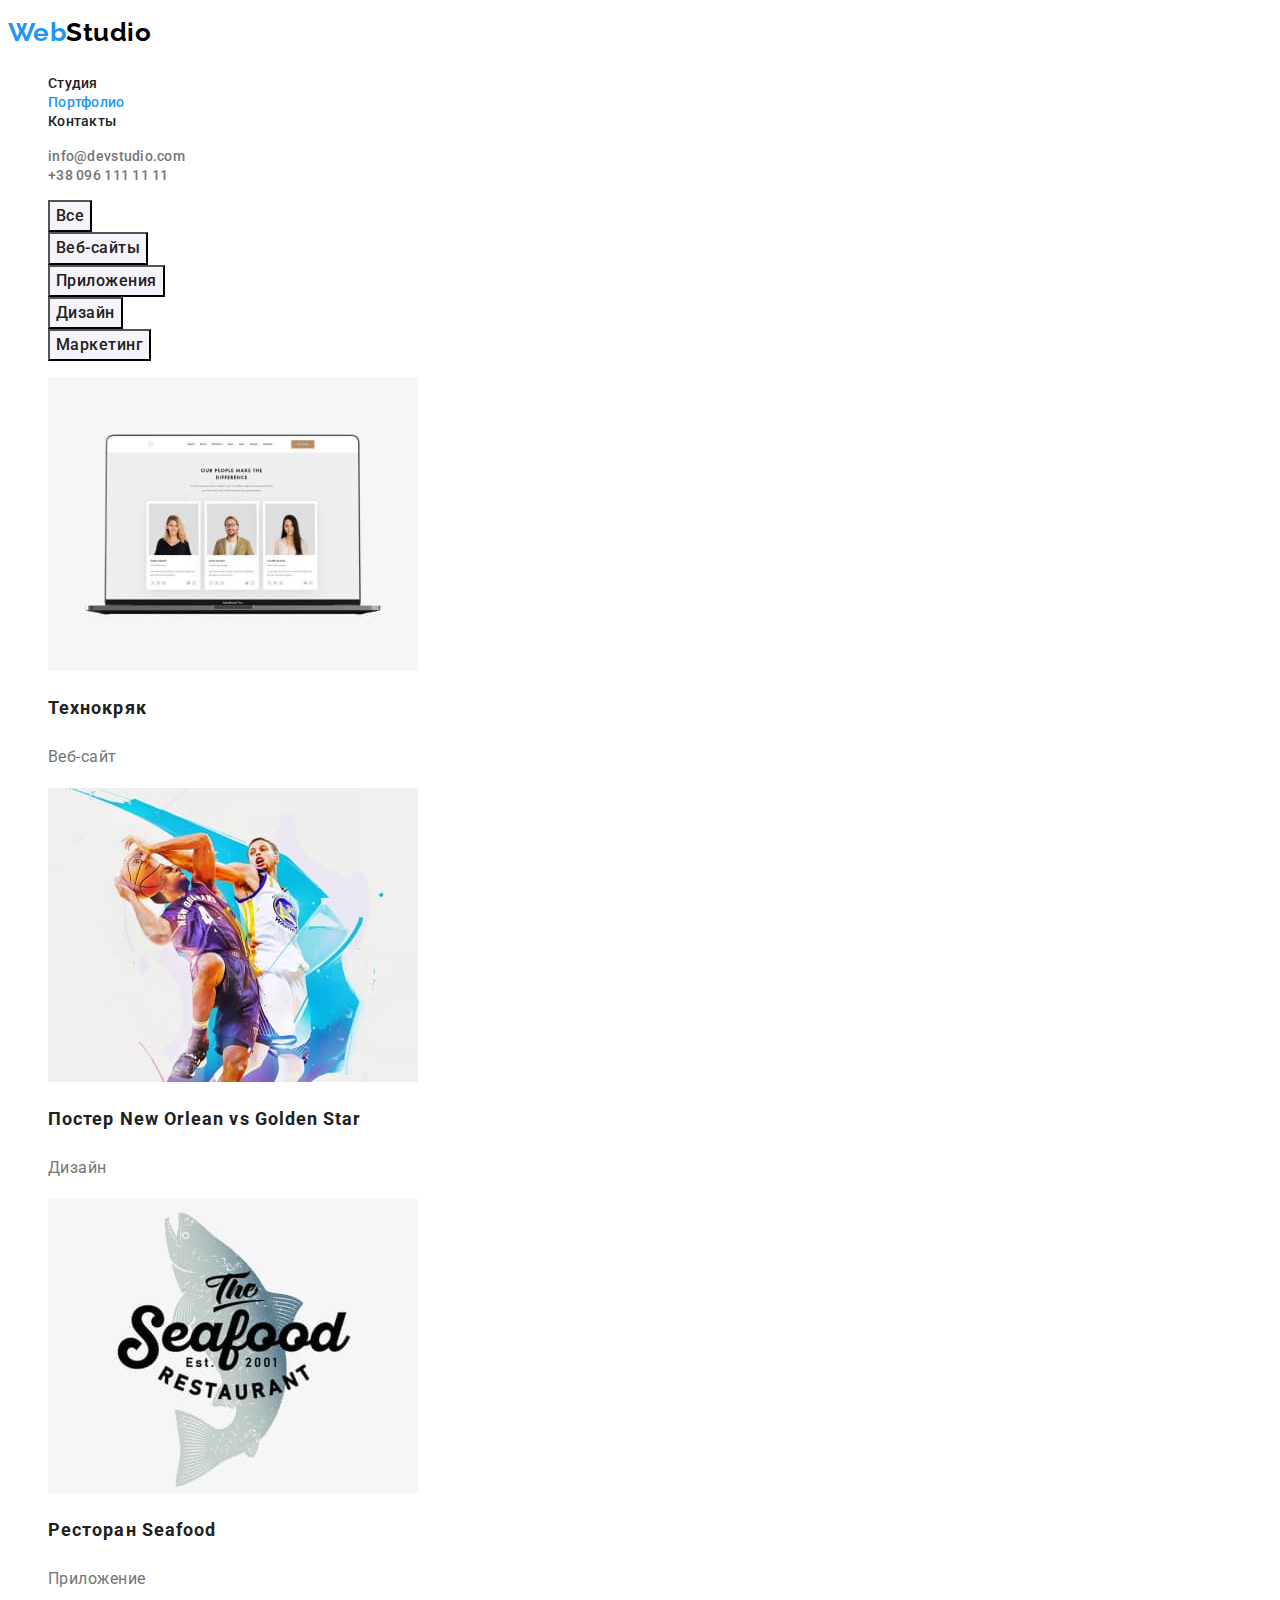
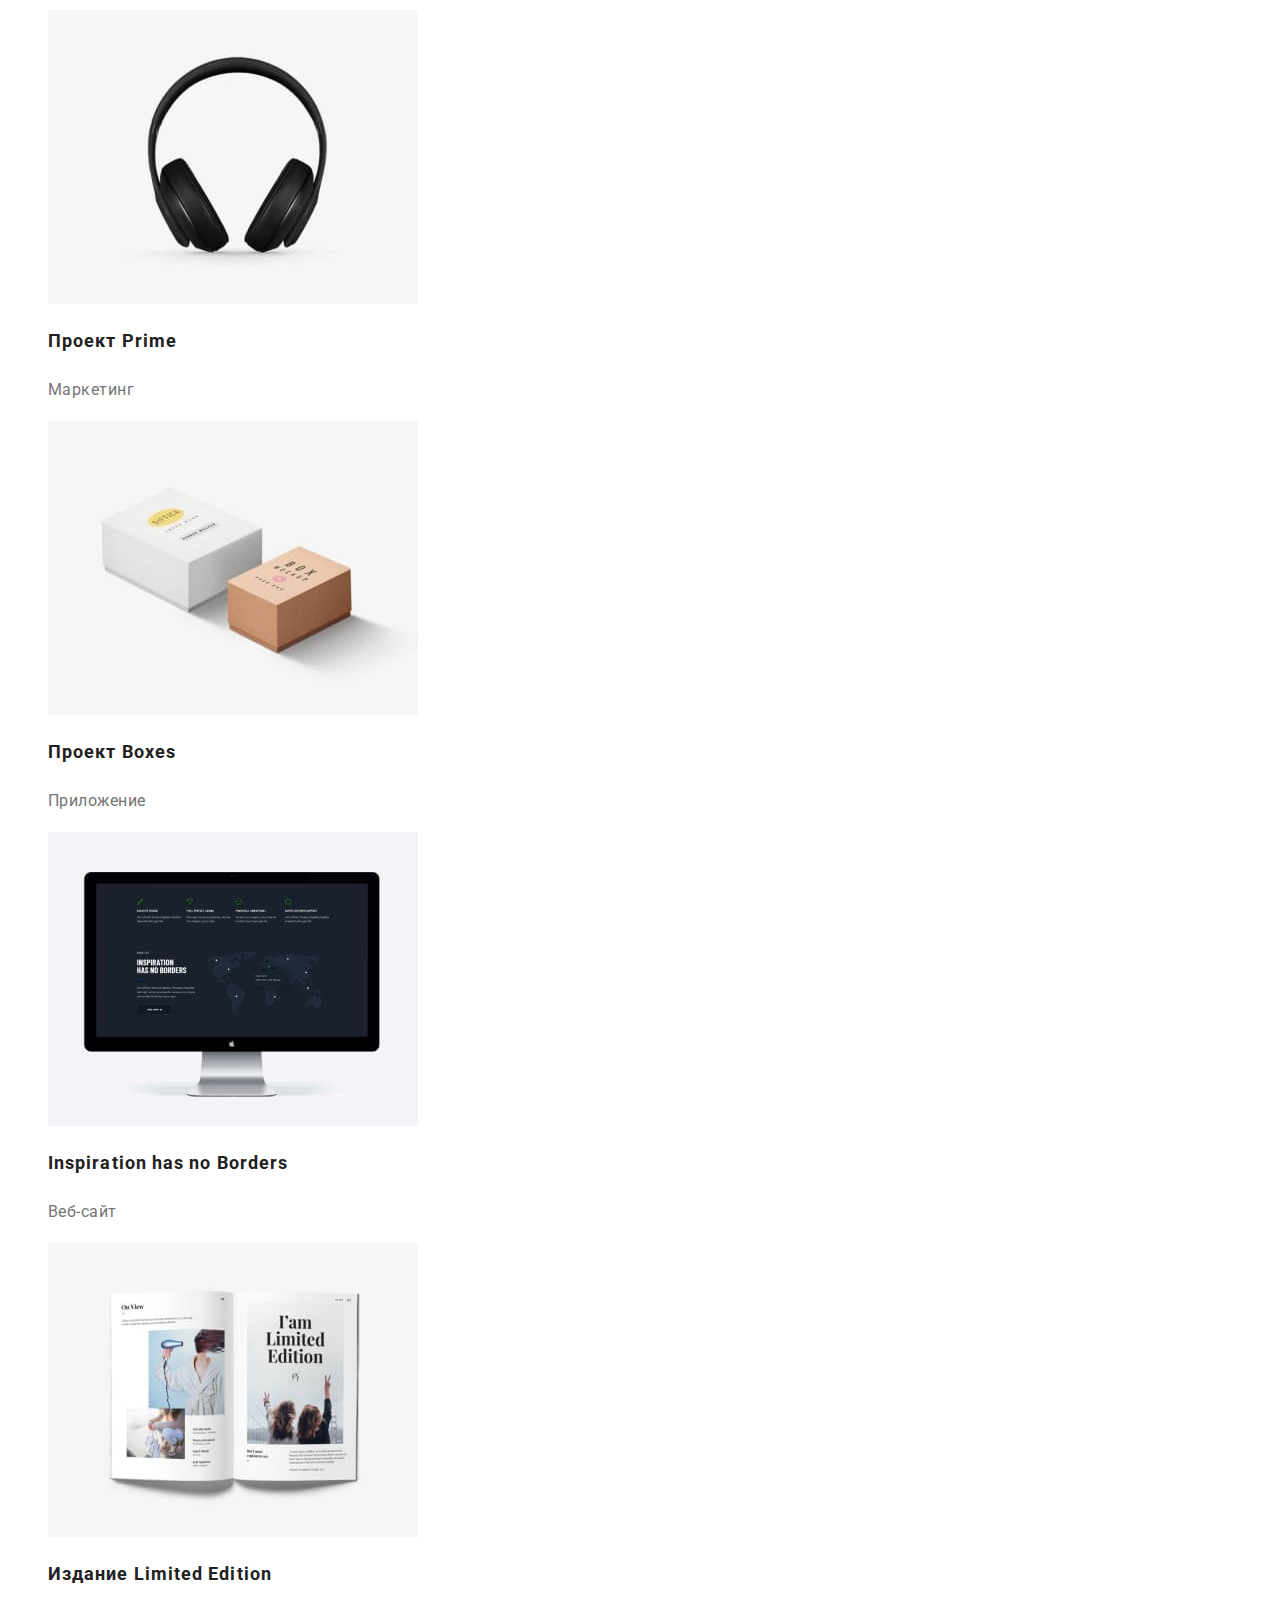
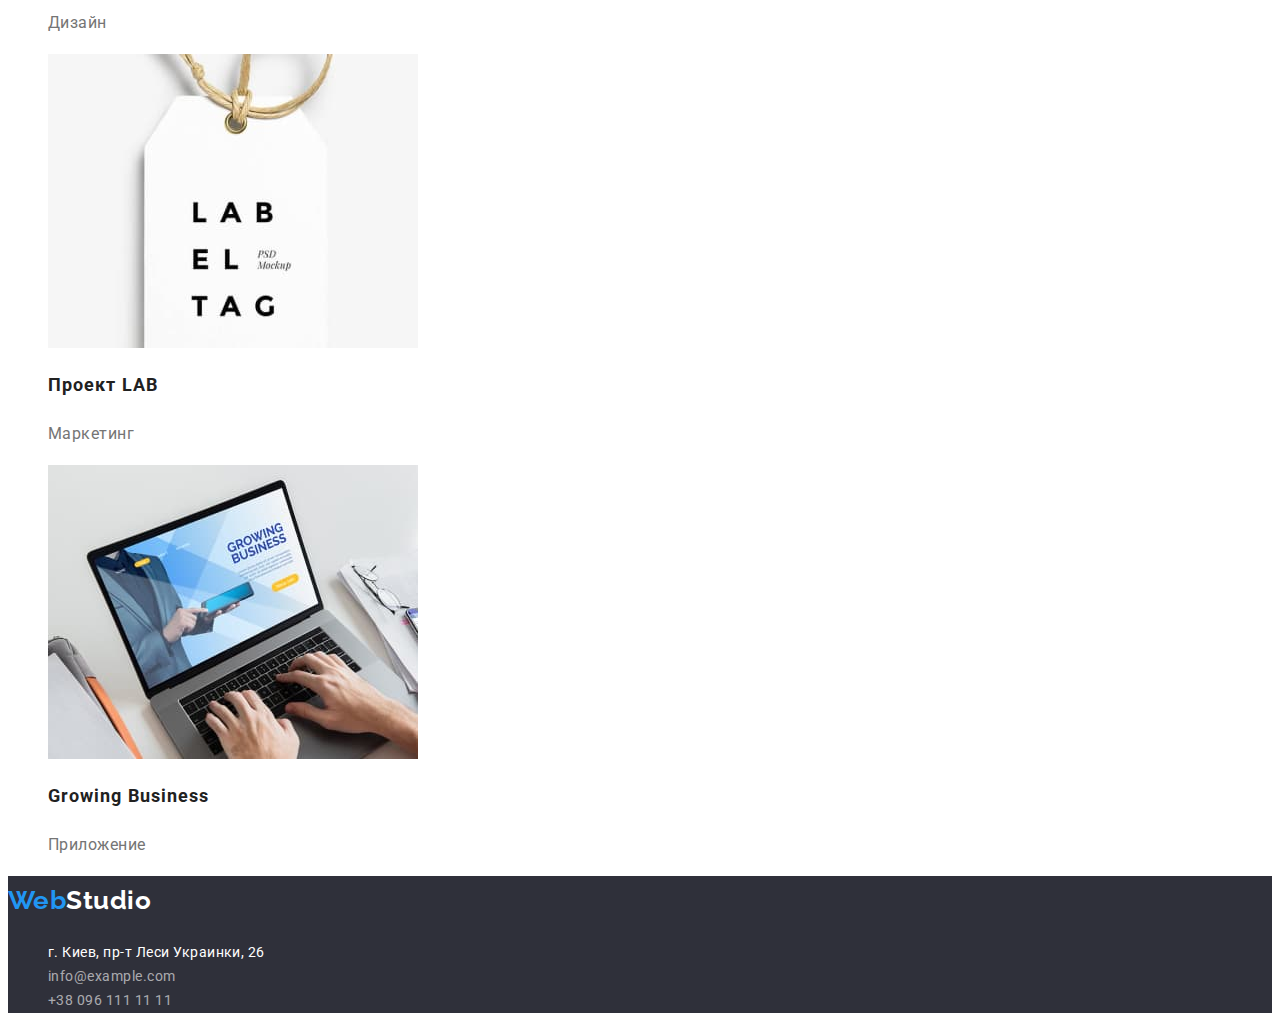
==== portfolio.html @ 552a00f3 "hw-start" ====
<!DOCTYPE html>
<html lang="uk">
<head>
    <meta charset="UTF-8">
    <meta http-equiv="X-UA-Compatible" content="IE=edge">
    <meta name="viewport" content="width=device-width, initial-scale=1.0">
    <title>Портфоліо</title>
    <link rel='stylesheet' type='text/css' media='screen' href='./css/styles.css'>
    <link rel="preconnect" href="https://fonts.googleapis.com">
    <link rel="preconnect" href="https://fonts.gstatic.com" crossorigin>
    <link href="https://fonts.googleapis.com/css2?family=Raleway:wght@700&family=Roboto:wght@400;500;700;900&display=swap"
        rel="stylesheet">

</head>
<body>

    <header>
        <nav>
            <a class="logo" href="./">Web<span class="logo-black">Studio</span></a>
            <ul class="main-nav">
                <li><a href="./index.html">Студия</a></li>
                <li><a class="link current" href="./portfolio.html">Портфолио</a></li>
                <li><a href="">Контакты</a></li>
            </ul>
        </nav>
        <ul class="main-address">
            <li><a href="info@devstudio.com">info@devstudio.com</a></li>
            <li><a href="+380961111111">+38 096 111 11 11</a></li>
        </ul>
    </header>

    <main>
        <section class="section">
            <h1 hidden>Наші роботи</h1>
            <Ul class="filter">
                <li> <button class="button-filter" type="button">Все</button></li>
                <li> <button class="button-filter" type="button">Веб-сайты</button></li>
                <li> <button class="button-filter" type="button">Приложения</button></li>
                <li> <button class="button-filter" type="button">Дизайн</button></li>
                <li> <button class="button-filter" type="button">Маркетинг</button></li>
            </Ul>
            <ul class="samples">
                <li><a href=""><img src="./images/technocrack-opt.jpg" alt="Технокряк" width="370"> <h2>Технокряк</h2> <p>Веб-сайт</p></a></li>
                <li><a href=""><img src="./images/poster-opt.jpg" alt="Постер New Orlean vs Golden Star" width="370"> <h2>Постер New Orlean vs Golden Star</h2> <p>Дизайн</p></a></li>
                <li><a href=""><img src="./images/restaurant-opt.jpg" alt="Ресторан Seafood" width="370"> <h2>Ресторан Seafood</h2> <p>Приложение</p></a></li>
                <li><a href=""><img src="./images/prime-opt.jpg" alt="Проект Prime" width="370"> <h2>Проект Prime</h2> <p>Маркетинг</p></a></li>
                <li><a href=""><img src="./images/boxes-opt.jpg" alt="Проект Boxes" width="370"> <h2>Проект Boxes</h2> <p>Приложение</p></a></li>
                <li><a href=""><img src="./images/noborders-opt.jpg" alt="Inspiration has no Borders" width="370"> <h2>Inspiration has no Borders</h2> <p>Веб-сайт</p></a></li>
                <li><a href=""><img src="./images/limitededition-opt.jpg" alt="Издание Limited Edition" width="370"> <h2>Издание Limited Edition</h2> <p>Дизайн</p></a></li>
                <li><a href=""><img src="./images/lab-opt.jpg" alt="Проект LAB" width="370"> <h2>Проект LAB</h2> <p>Маркетинг</p></a></li>
                <li><a href=""><img src="./images/growing-opt.jpg" alt="Growing Business" width="370"> <h2>Growing Business</h2> <p>Приложение</p></a></li>
            </ul>
        </section>

    </main>

    <footer>
        <a class="logo" href="./">Web<span class="logo-white">Studio</span></a>
        <address>
            <ul>
                <li><a class="footer-address" href="https://bit.ly/3pXMvUd" target="_blank" rel="noopener noreferrer">г. Киев,
                        пр-т
                        Леси Украинки, 26</a> </li>
                <li><a class="footer-link" href="mailto:info@devstudio.com">info@example.com</a> </li>
                <li><a class="footer-tel" href="tel:+380961111111">+38 096 111 11 11</a> </li>
            </ul>
        </address>
    </footer>

</body>
</html>
---- css/styles.css ----
:root {
    --accent-color: #2196F3;
    --accent-white-color: #FFFFFF;
    --logo-black-color: #000;
    --main-headers-color: #212121;
    --main-text-color: #757575;
    --footer-background-color: #2F303A;
    --feature-background-color: #E5E5E5;
    --team-background-color: #F5F4FA;
    --buttom-bg-hover-color: #188CE8;
}

body {
    font-family: 'Roboto', sans-serif;
    font-weight: 400;
    letter-spacing: 0.03em;
    color: var(--main-text-color);
    background-color: var(--accent-white-color);
}

li {
    list-style: none;
}

button {
    font-family: inherit;
    cursor: pointer;
}

.logo {
    font-family: 'Raleway', sans-serif;
    font-weight: 700;
    font-size: 26px;
    line-height: 1.9;
    color: var(--accent-color);
    text-decoration: none;
}

.logo-black {
    color: var(--logo-black-color);
}

.logo-white {
    color: var(--accent-white-color);
}

.link.current {
    color: var(--accent-color);
}

.main-nav a,
.main-address a {
    font-weight: 500;
    font-size: 14px;
    line-height: 1.14;
    letter-spacing: 0.02em;
    color: var(--main-headers-color);
    text-decoration: none;
}

.main-address a {
    color: var(--main-text-color);
}

.main-nav a:hover,
.main-nav a:focus,
.main-nav a:active,
.main-address a:hover,
.main-address a:focus,
.main-address a:active {
    color: var(--accent-color);
}

.hero {
    background-color: var(--footer-background-color);
    text-align: center;
}

.hero h1 {
    font-weight: 900;
    font-size: 44px;
    line-height: 1.36;    
    letter-spacing: 0.06em;
    text-transform: uppercase;
    color: var(--accent-white-color);
}

button.button-studio {
    background-color: var(--accent-color);
    color: var(--accent-white-color);    
    font-weight: 700;
    font-size: 16px;
    line-height: 1.88;
}

button.button-studio:hover,
button.button-studio:focus {
    background-color: var(--buttom-bg-hover-color);
}

button.button-filter {
    background-color: var(--team-background-color);
    color: var(--main-headers-color);
    font-weight: 500;
    font-size: 16px;
    line-height: 1.63;  
    text-align: center;
    letter-spacing: 0.03em;
}

button.button-filter:hover,
button.button-filter:focus,
button.button-filter:active {
    background-color: var(--accent-color);
    color: var(--accent-white-color);
}

.section-title {
    font-weight: 700;
    font-size: 36px;
    line-height: 1.17;
    text-align: center;
    color: var(--main-headers-color);
}

.feature-title {
    font-weight: 700;
    font-size: 14px;
    line-height: 1.14;
    text-transform: uppercase;
    color: var(--main-headers-color);
}

.feature-text {
    font-size: 14px;
    line-height: 1.71;
    color: var(--main-text-color);
}

.team-member-name {
    font-weight: 500;
    font-size: 16px;
    line-height: 1.19;
    color: var(--main-headers-color);
}

.team-member-role {
    font-size: 16px;
    line-height: 1.19;
    color: var(--main-text-color);
}

.section-feature,
.section-work {
    background-color: var(--feature-background-color);
}

.section-team {
    background-color: var(--team-background-color);
}

.samples a {
    text-decoration: none;
}

.samples h2 {
    font-weight: 700;
    font-size: 18px;
    line-height: 2;  
    letter-spacing: 0.06em;
    color: var(--main-headers-color);
}

.samples p {
    font-size: 16px;
    line-height: 1.88;
    letter-spacing: 0.03em;
    color: var(--main-text-color);
}

footer {
    background-color: var(--footer-background-color);
}

.footer-address {
    font-style: normal;
    font-size: 14px;
    line-height: 1.71;
    color: var(--accent-white-color);
    text-decoration: none;
}

.footer-link,
.footer-tel {
    font-style: normal;
    font-size: 14px;
    line-height: 1.71;
    color: rgba(255, 255, 255, 0.6);
    text-decoration: none;
}

.footer-address:hover,
.footer-address:focus,
.footer-link:hover,
.footer-link:focus,
.footer-tel:hover,
.footer-tel:focus {
    color: var(--accent-color);
}
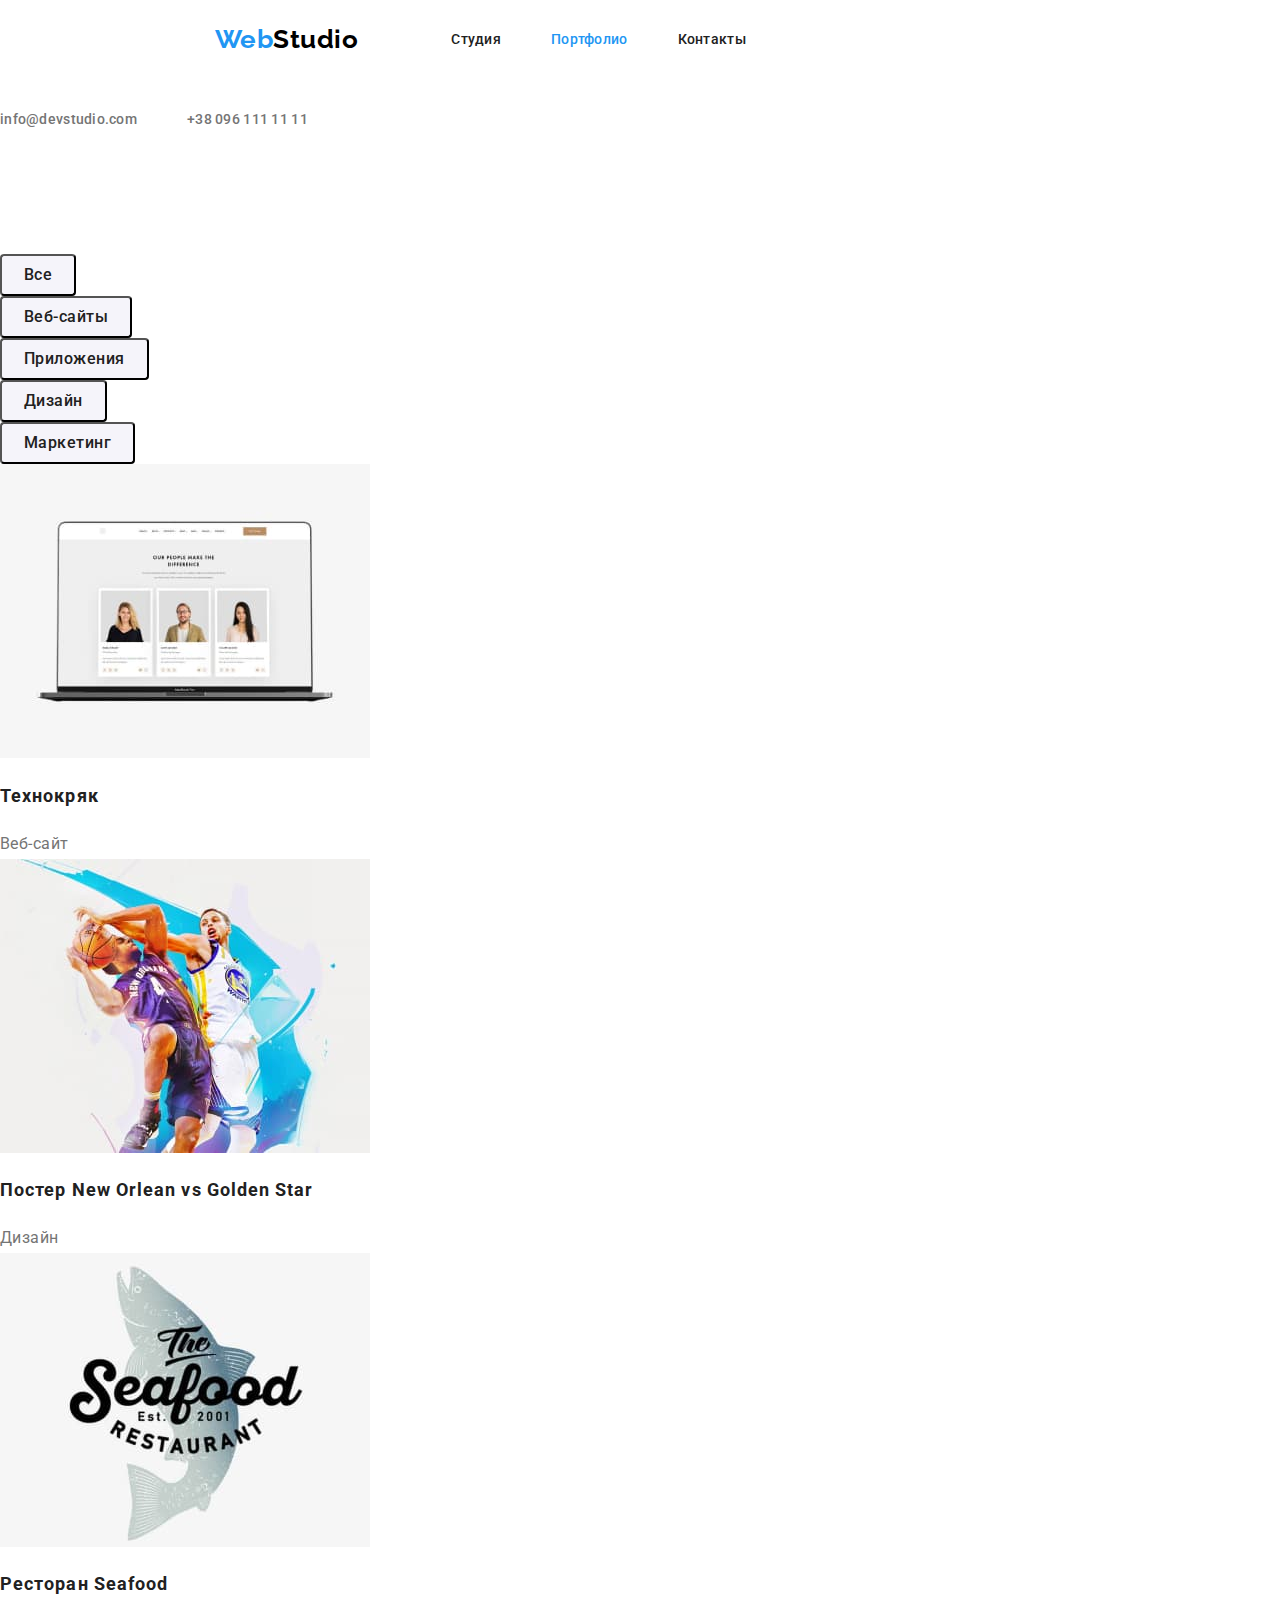
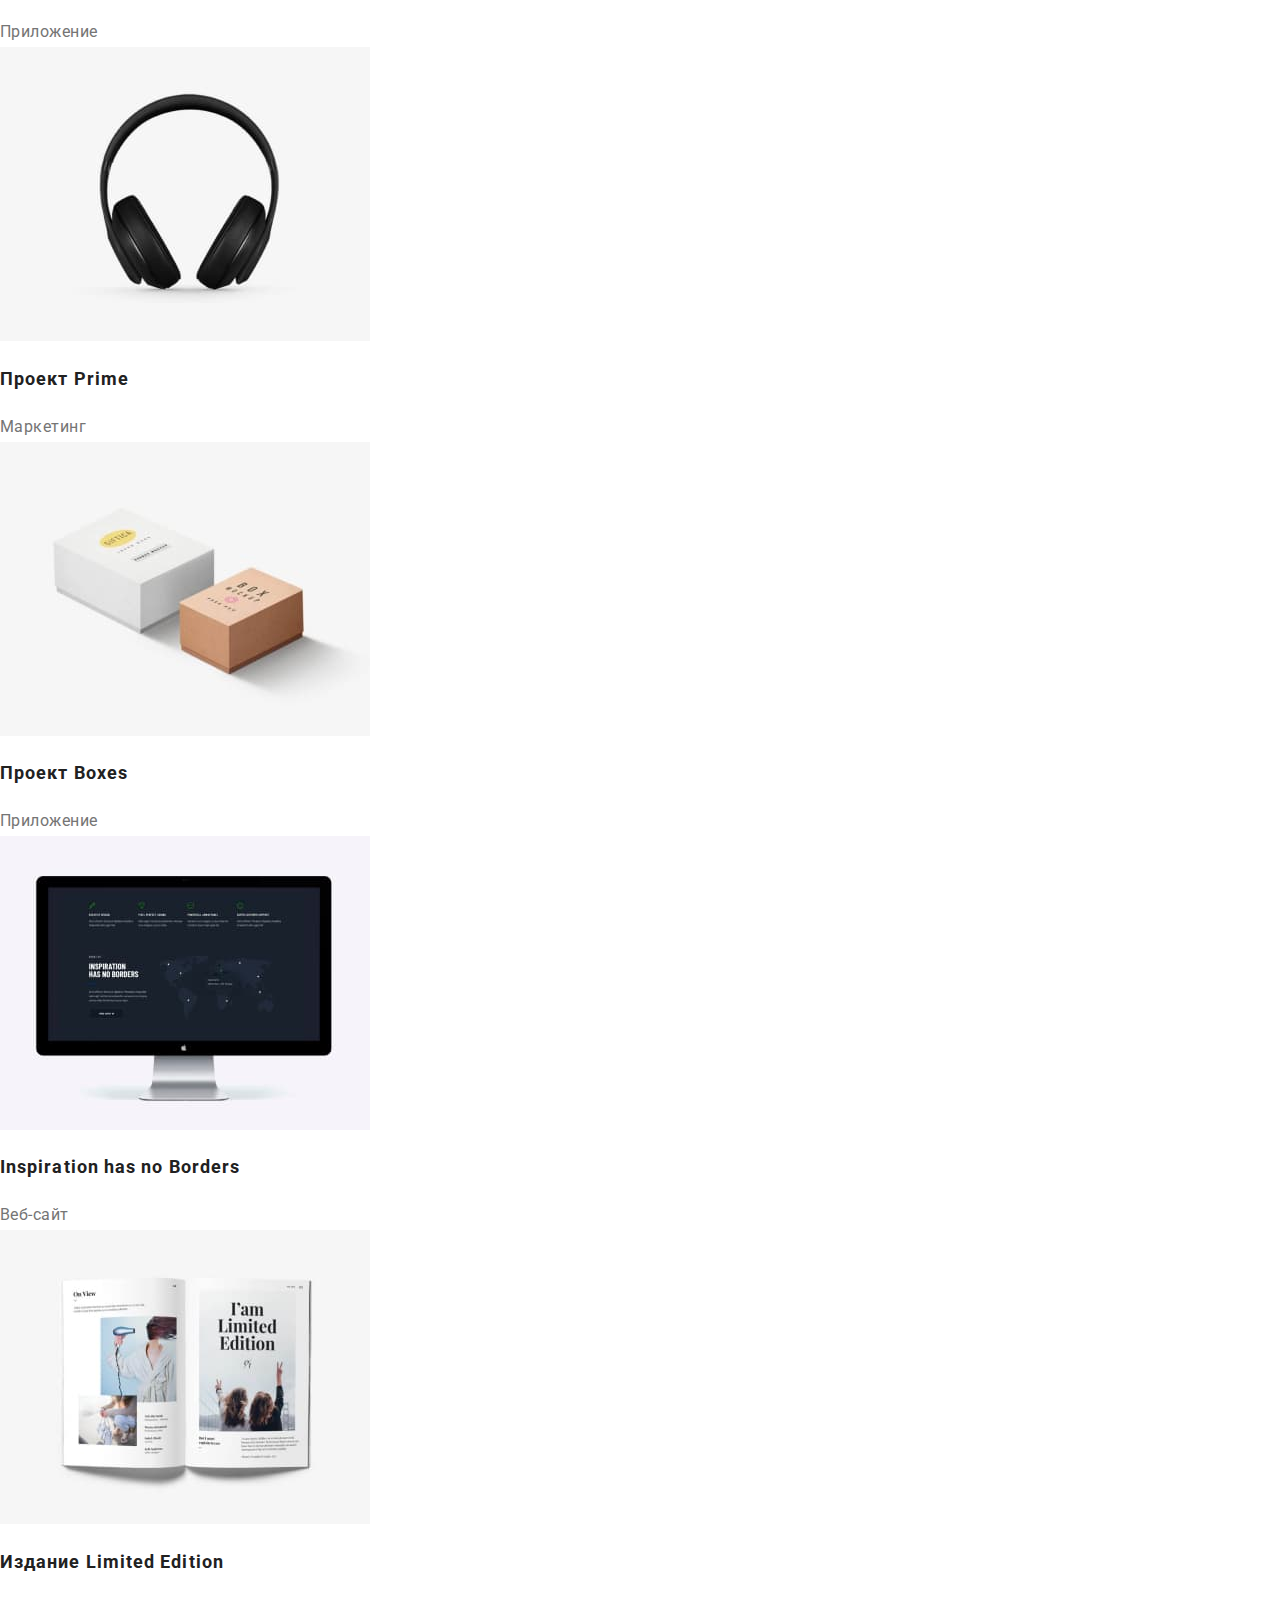
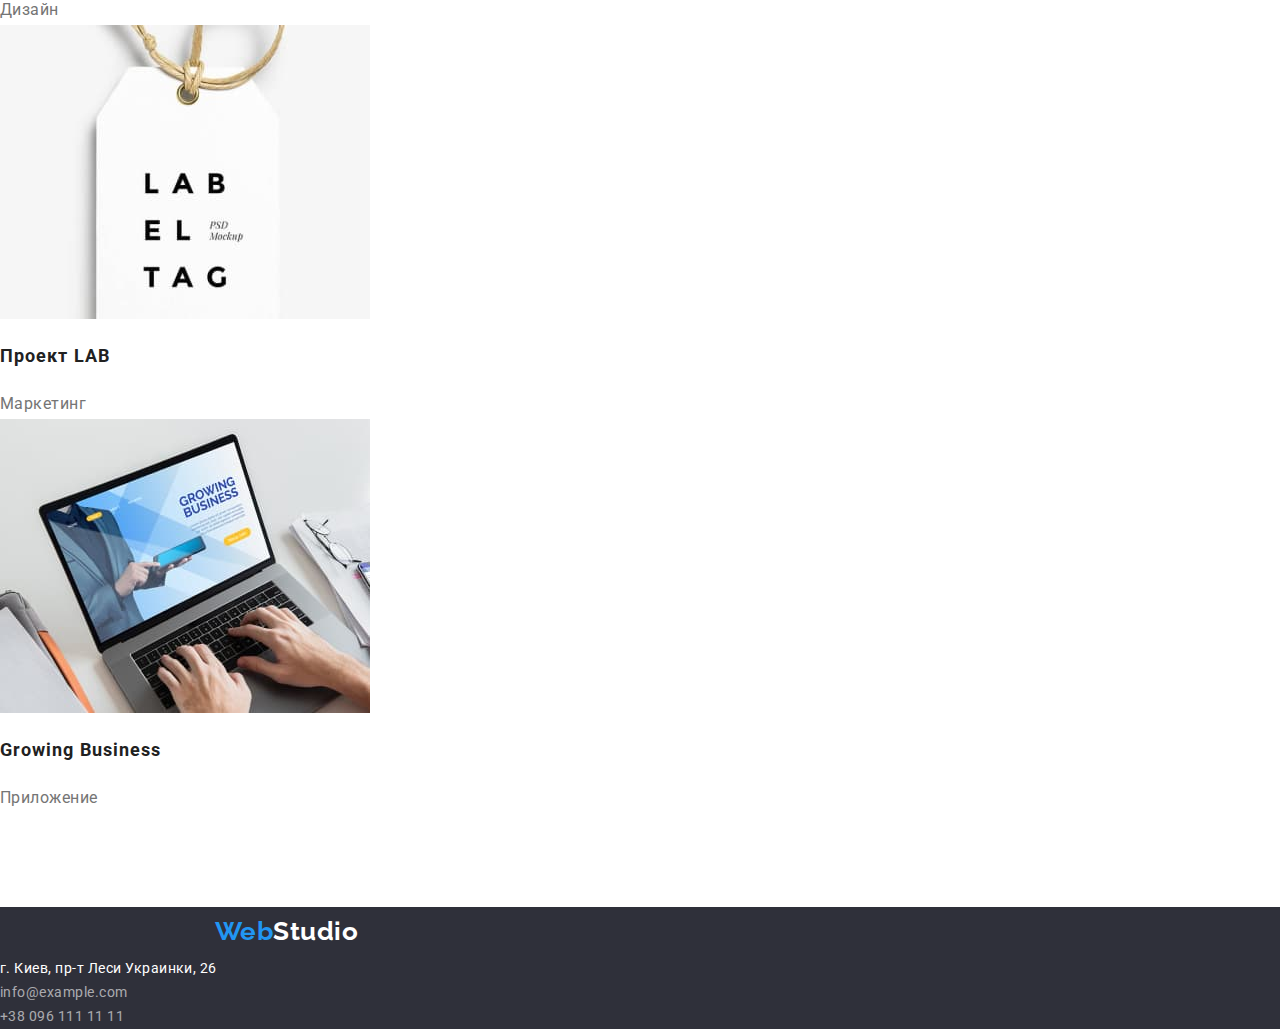
==== commit f9c069da: "partially" ====
--- a/portfolio.html
+++ b/portfolio.html
@@ -5,6 +5,7 @@
     <meta http-equiv="X-UA-Compatible" content="IE=edge">
     <meta name="viewport" content="width=device-width, initial-scale=1.0">
     <title>Портфоліо</title>
+    <link rel="stylesheet" href="./css/modern-normalize.css">
     <link rel='stylesheet' type='text/css' media='screen' href='./css/styles.css'>
     <link rel="preconnect" href="https://fonts.googleapis.com">
     <link rel="preconnect" href="https://fonts.gstatic.com" crossorigin>
--- a/css/styles.css
+++ b/css/styles.css
@@ -9,7 +9,28 @@
     --feature-background-color: #E5E5E5;
     --team-background-color: #F5F4FA;
     --buttom-bg-hover-color: #188CE8;
-}
+    --border-color: #ECECEC;
+}
+
+header,
+nav,
+ul,
+li,
+p {
+    margin: 0;
+    padding: 0;
+    list-style: none;    
+}
+
+header{
+    border-bottom: 80px;
+    border-color: var(--border-color);
+}
+
+/* .page-header {
+    display: flex;
+    align-items: center;
+} */
 
 body {
     font-family: 'Roboto', sans-serif;
@@ -19,13 +40,35 @@
     background-color: var(--accent-white-color);
 }
 
-li {
-    list-style: none;
+.section {
+    padding: 94px 0;
+}
+
+.container {
+    width: 100%;
+    max-width: 1200px;
+    margin: 0 auto;
+    padding: 0 15px;
+}
+
+.visually-hidden {
+    position: absolute;
+    width: 1px;
+    height: 1px;
+    margin: -1px;
+    border: 0;
+    padding: 0;
+    white-space: nowrap;
+    clip-path: inset(100%);
+    clip: rect(0 0 0 0);
+    overflow: hidden;
 }
 
 button {
     font-family: inherit;
     cursor: pointer;
+    border-radius: 4px;
+    text-align: center;
 }
 
 .logo {
@@ -35,6 +78,8 @@
     line-height: 1.9;
     color: var(--accent-color);
     text-decoration: none;
+    padding-left: 215px;
+    padding-right: 93px;
 }
 
 .logo-black {
@@ -47,6 +92,19 @@
 
 .link.current {
     color: var(--accent-color);
+}
+
+.main-nav,
+.main-address,
+nav,
+.container.page-header {
+    display: flex;
+    align-items: center;
+}
+
+.main-nav li + li,
+.main-address li + li {
+    margin-left: 50px;
 }
 
 .main-nav a,
@@ -57,6 +115,9 @@
     letter-spacing: 0.02em;
     color: var(--main-headers-color);
     text-decoration: none;
+    display: block;
+    padding-top: 32px;
+    padding-bottom: 32px;
 }
 
 .main-address a {
@@ -75,6 +136,9 @@
 .hero {
     background-color: var(--footer-background-color);
     text-align: center;
+    padding: 200px 0;
+    background-size: cover;
+    background-position: center;
 }
 
 .hero h1 {
@@ -84,6 +148,8 @@
     letter-spacing: 0.06em;
     text-transform: uppercase;
     color: var(--accent-white-color);
+    max-width: 696px;
+    margin: 0 auto 30px;
 }
 
 button.button-studio {
@@ -92,6 +158,7 @@
     font-weight: 700;
     font-size: 16px;
     line-height: 1.88;
+    padding: 10px 32px;
 }
 
 button.button-studio:hover,
@@ -104,9 +171,9 @@
     color: var(--main-headers-color);
     font-weight: 500;
     font-size: 16px;
-    line-height: 1.63;  
-    text-align: center;
+    line-height: 1.63;
     letter-spacing: 0.03em;
+    padding: 6px 22px;
 }
 
 button.button-filter:hover,
@@ -122,6 +189,8 @@
     line-height: 1.17;
     text-align: center;
     color: var(--main-headers-color);
+    margin-top: 0;
+    margin-bottom: 50px;
 }
 
 .feature-title {
@@ -130,12 +199,16 @@
     line-height: 1.14;
     text-transform: uppercase;
     color: var(--main-headers-color);
+    margin-top: 0;
+    margin-bottom: 10px;
 }
 
 .feature-text {
     font-size: 14px;
     line-height: 1.71;
     color: var(--main-text-color);
+    /* margin-top: 0;
+    margin-bottom: 0; */
 }
 
 .team-member-name {
@@ -207,4 +280,4 @@
 .footer-tel:hover,
 .footer-tel:focus {
     color: var(--accent-color);
-}+}
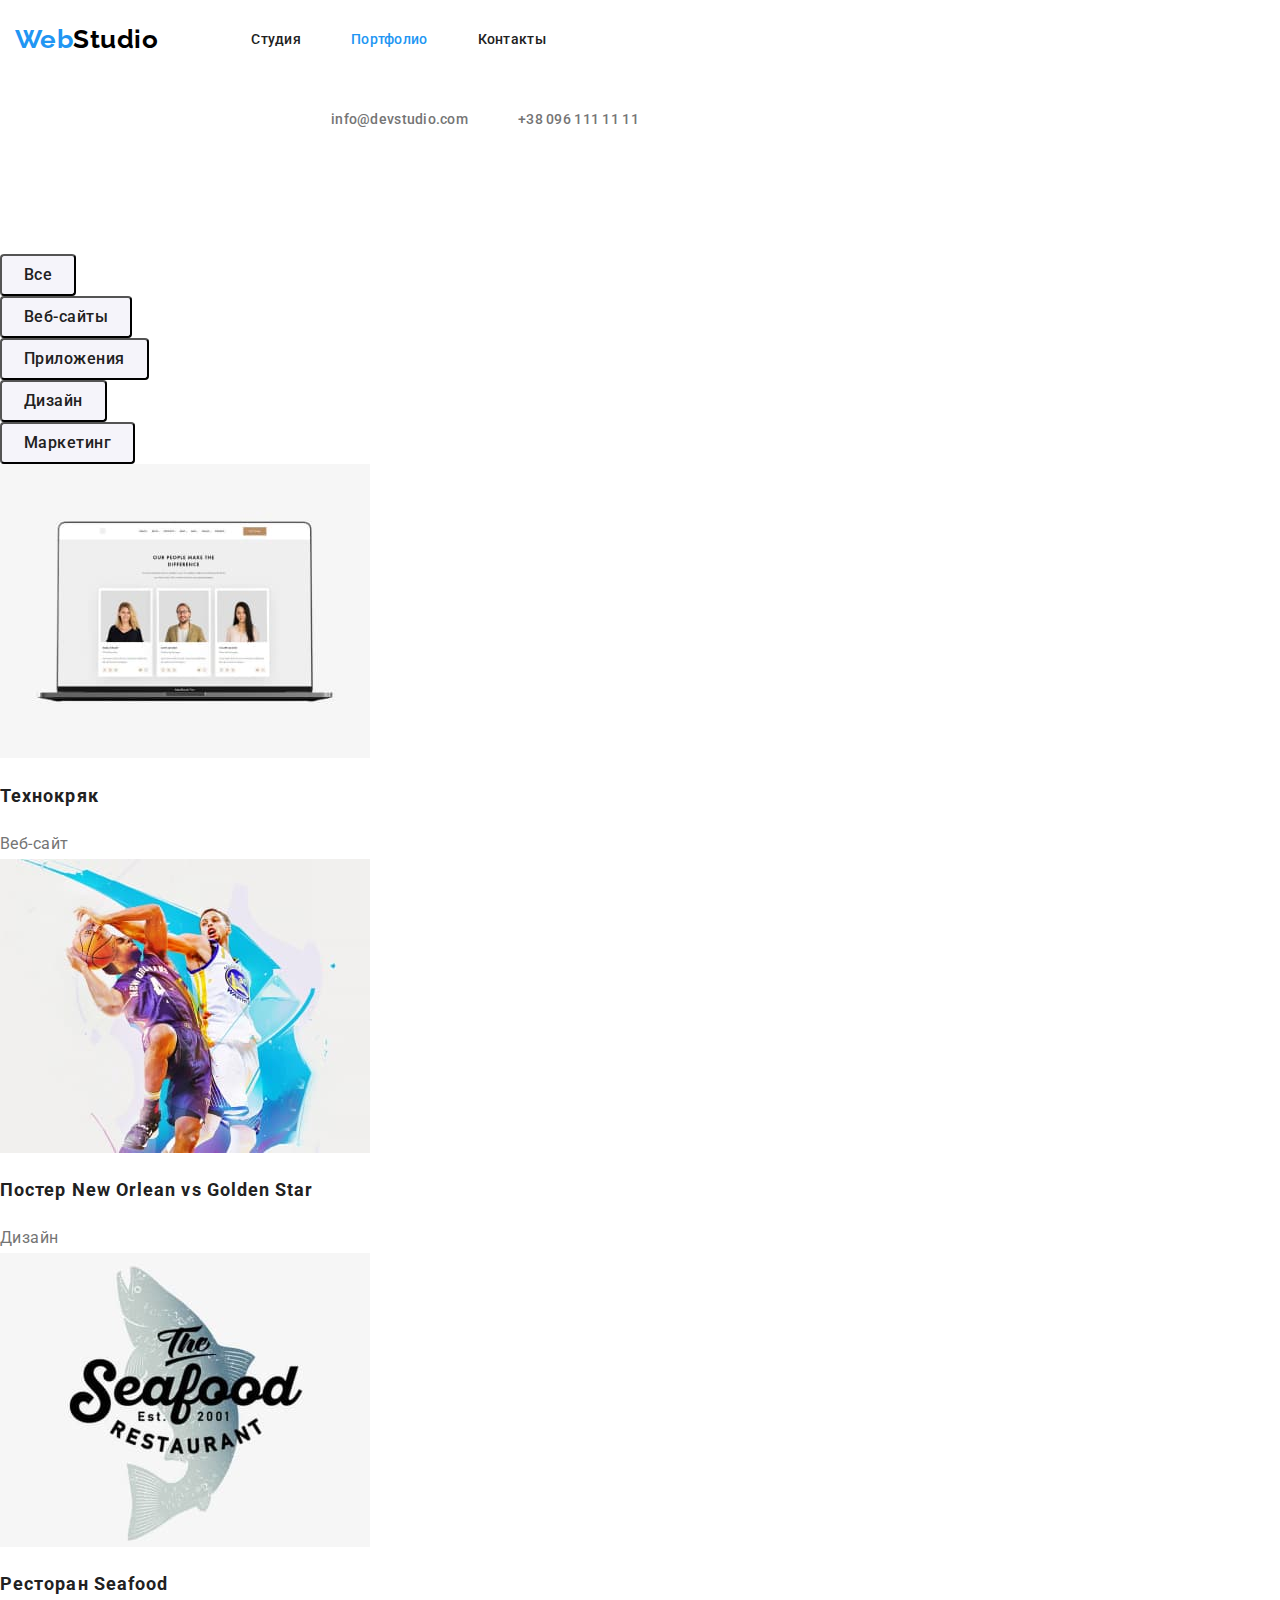
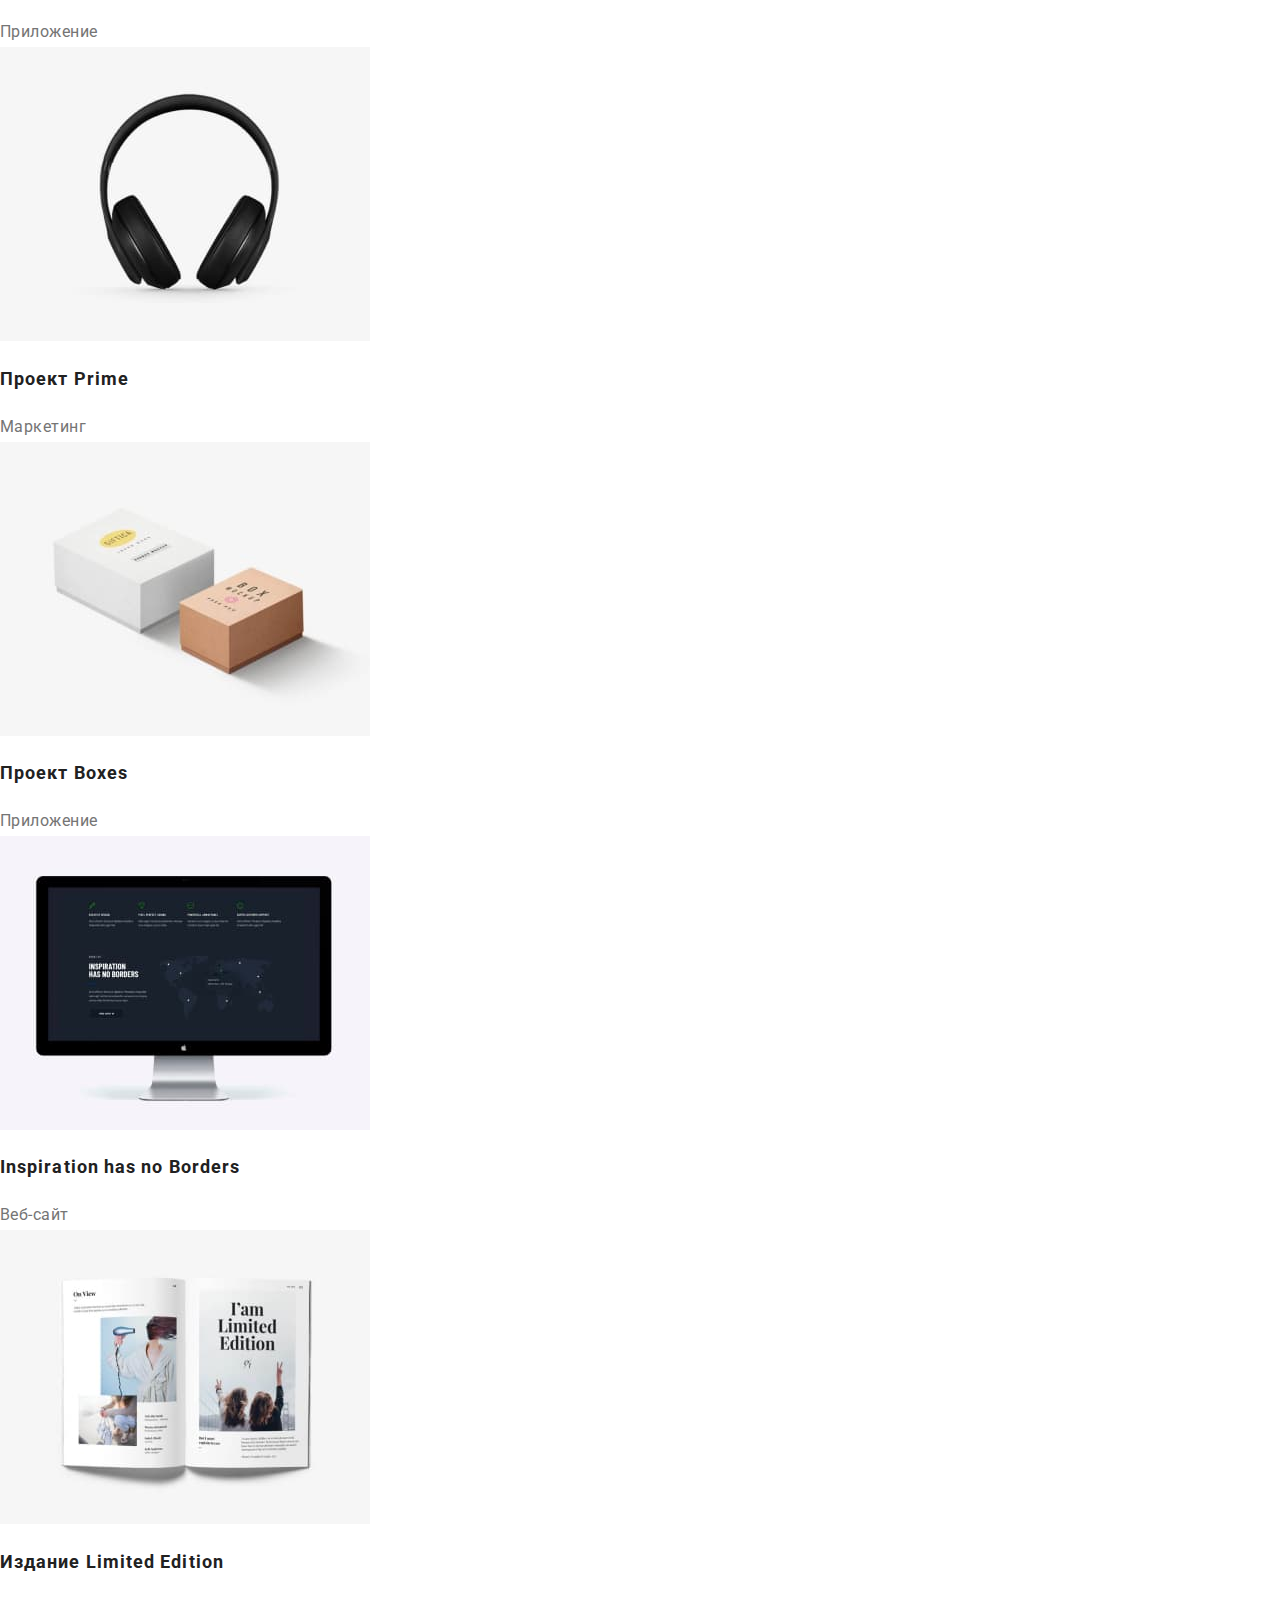
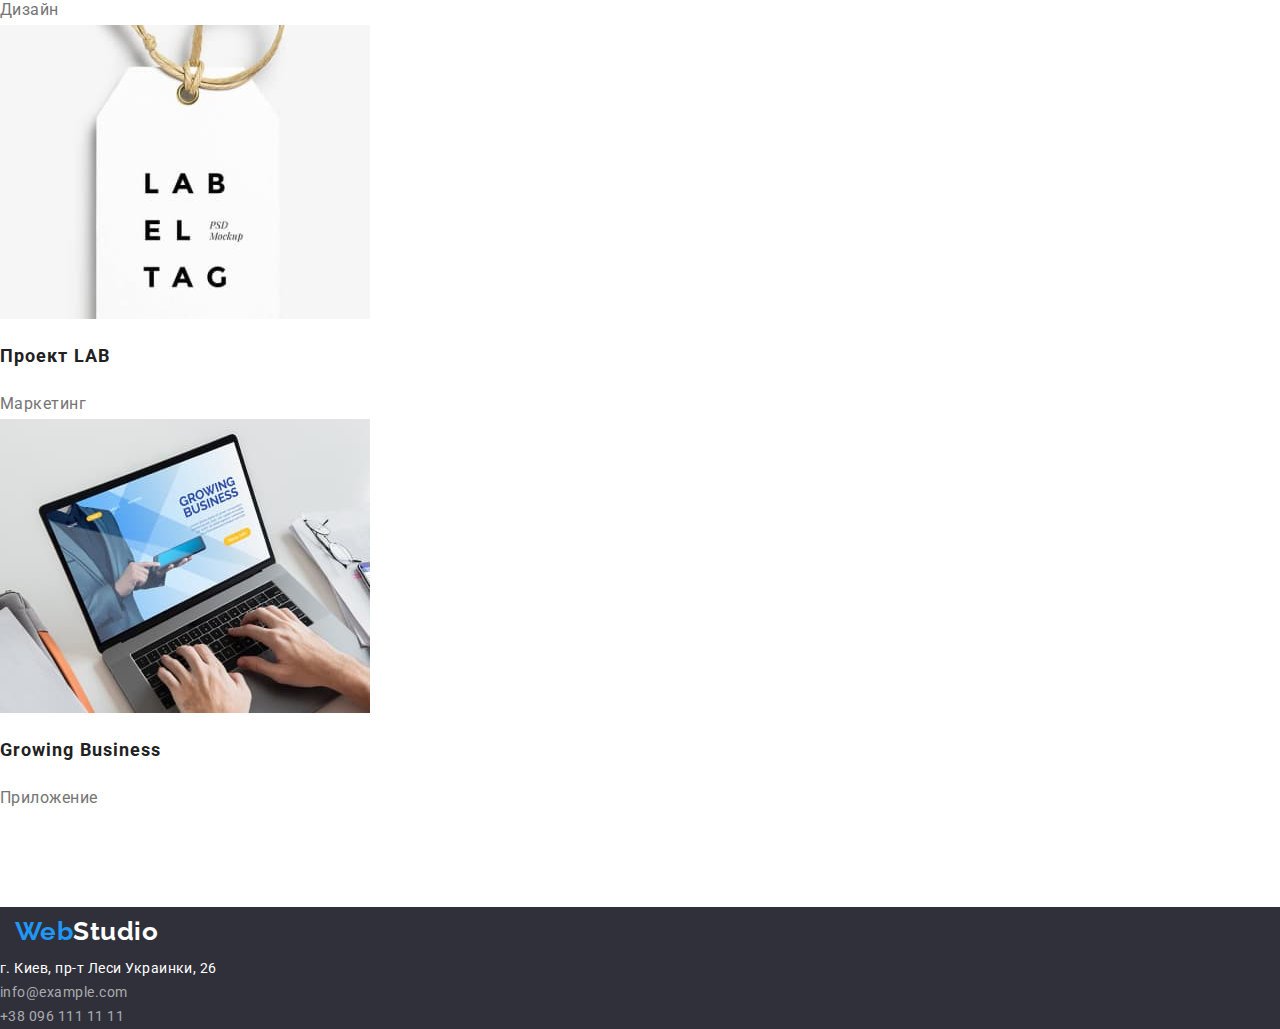
==== commit 7b4f2005: "normalize" ====
--- a/portfolio.html
+++ b/portfolio.html
@@ -5,12 +5,12 @@
     <meta http-equiv="X-UA-Compatible" content="IE=edge">
     <meta name="viewport" content="width=device-width, initial-scale=1.0">
     <title>Портфоліо</title>
-    <link rel="stylesheet" href="./css/modern-normalize.css">
-    <link rel='stylesheet' type='text/css' media='screen' href='./css/styles.css'>
     <link rel="preconnect" href="https://fonts.googleapis.com">
     <link rel="preconnect" href="https://fonts.gstatic.com" crossorigin>
     <link href="https://fonts.googleapis.com/css2?family=Raleway:wght@700&family=Roboto:wght@400;500;700;900&display=swap"
-        rel="stylesheet">
+    rel="stylesheet">
+    <link rel="stylesheet" href="https://cdnjs.cloudflare.com/ajax/libs/modern-normalize/1.1.0/modern-normalize.min.css">
+    <link rel='stylesheet' href='./css/styles.css'>
 
 </head>
 <body>
--- a/css/styles.css
+++ b/css/styles.css
@@ -12,43 +12,14 @@
     --border-color: #ECECEC;
 }
 
-header,
-nav,
-ul,
-li,
-p {
-    margin: 0;
-    padding: 0;
-    list-style: none;    
-}
-
-header{
-    border-bottom: 80px;
-    border-color: var(--border-color);
-}
-
-/* .page-header {
-    display: flex;
-    align-items: center;
-} */
-
-body {
-    font-family: 'Roboto', sans-serif;
-    font-weight: 400;
-    letter-spacing: 0.03em;
-    color: var(--main-text-color);
-    background-color: var(--accent-white-color);
-}
-
-.section {
-    padding: 94px 0;
-}
-
-.container {
-    width: 100%;
-    max-width: 1200px;
-    margin: 0 auto;
-    padding: 0 15px;
+html {
+    box-sizing: border-box;
+}
+
+*,
+*::before,
+*::after {
+    box-sizing: inherit;
 }
 
 .visually-hidden {
@@ -64,6 +35,26 @@
     overflow: hidden;
 }
 
+body {
+    margin: 0;
+    font-family: 'Roboto', sans-serif;
+    font-weight: 400;
+    letter-spacing: 0.03em;
+    color: var(--main-text-color);
+    background-color: var(--accent-white-color);
+}
+
+.container {
+    width: 100%;
+    max-width: 1200px;
+    margin: 0 auto;
+    padding: 0 15px;
+}
+
+.section {
+    padding: 94px 0;
+}
+
 button {
     font-family: inherit;
     cursor: pointer;
@@ -71,6 +62,21 @@
     text-align: center;
 }
 
+header,
+nav,
+ul,
+li,
+p {
+    margin: 0;
+    padding: 0;
+    list-style: none;    
+}
+
+header{
+    border-bottom: 80px;
+    border-color: var(--border-color);
+}
+
 .logo {
     font-family: 'Raleway', sans-serif;
     font-weight: 700;
@@ -78,8 +84,8 @@
     line-height: 1.9;
     color: var(--accent-color);
     text-decoration: none;
-    padding-left: 215px;
-    padding-right: 93px;
+    margin-left: 15px;
+    margin-right: 93px;
 }
 
 .logo-black {
@@ -100,11 +106,17 @@
 .container.page-header {
     display: flex;
     align-items: center;
+    padding: 0;
+    margin: 0;
 }
 
 .main-nav li + li,
 .main-address li + li {
     margin-left: 50px;
+}
+
+.main-address {
+    margin-left: 331px;
 }
 
 .main-nav a,
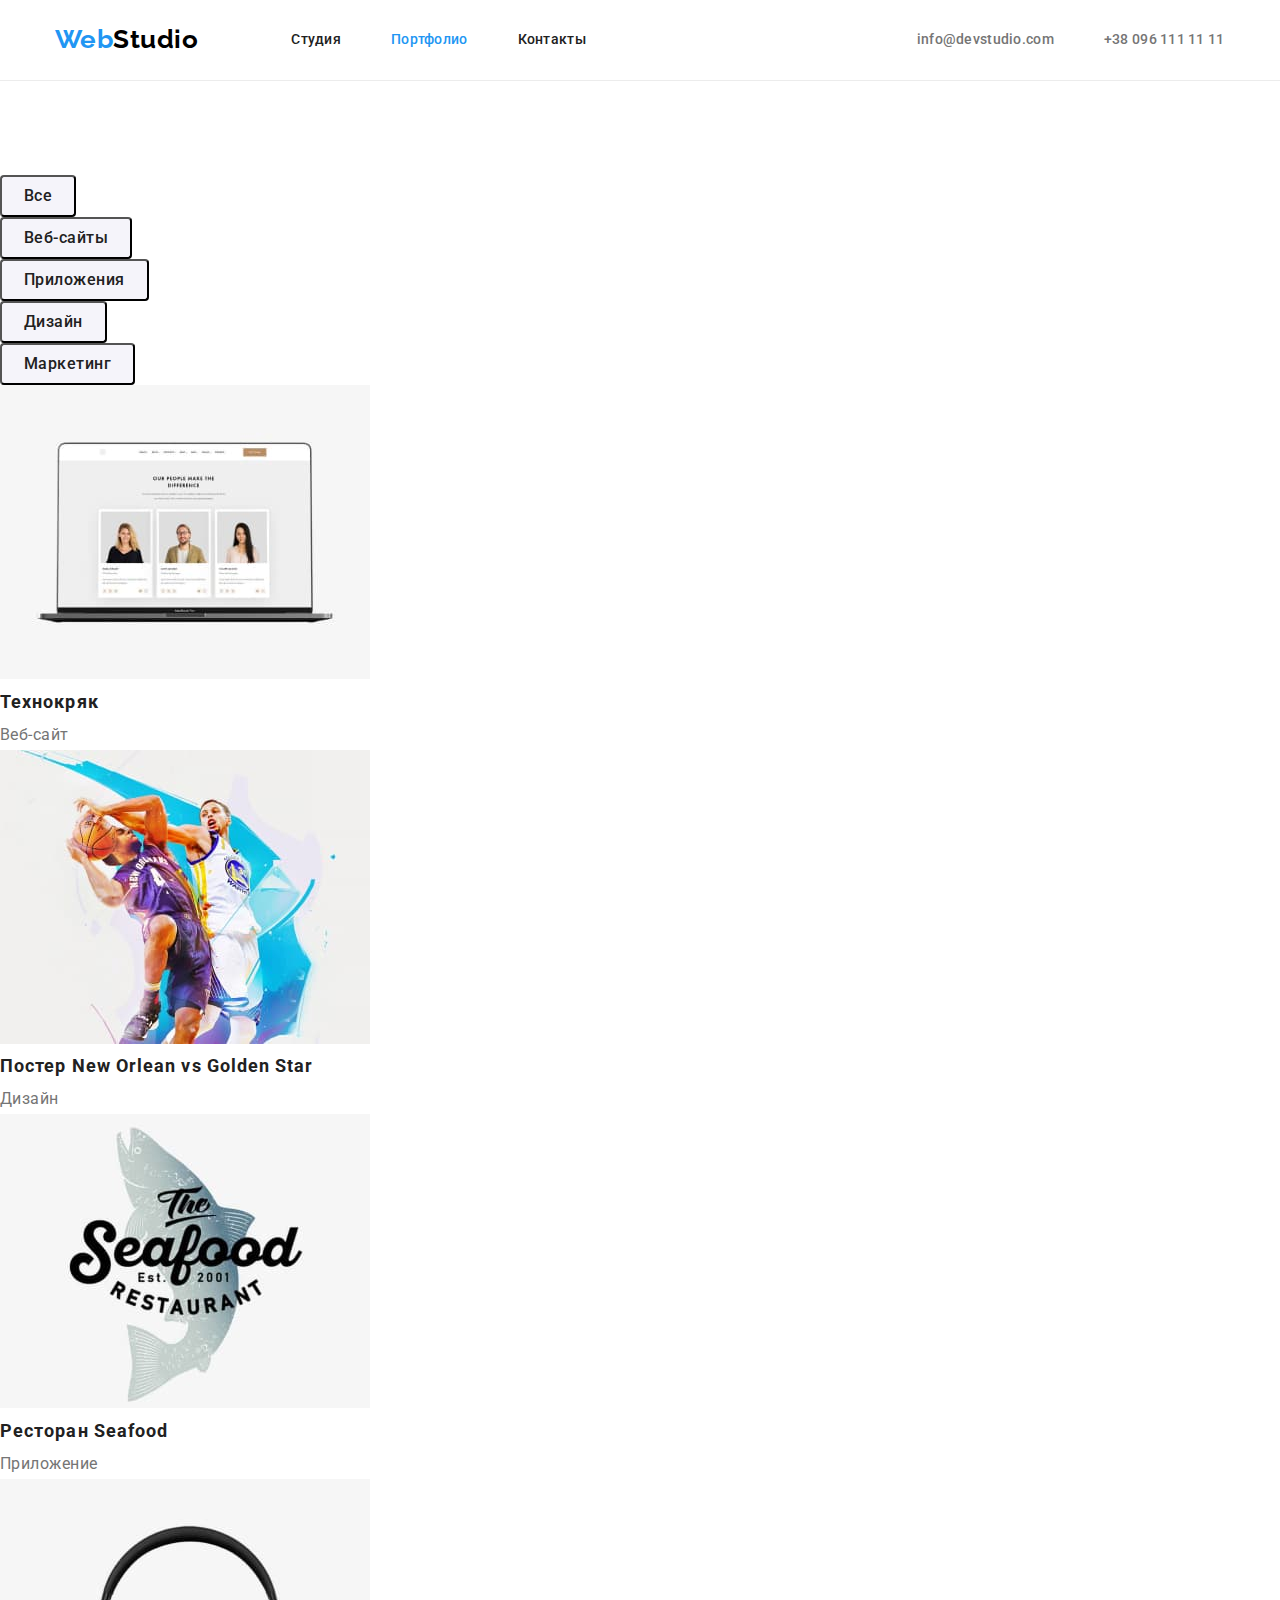
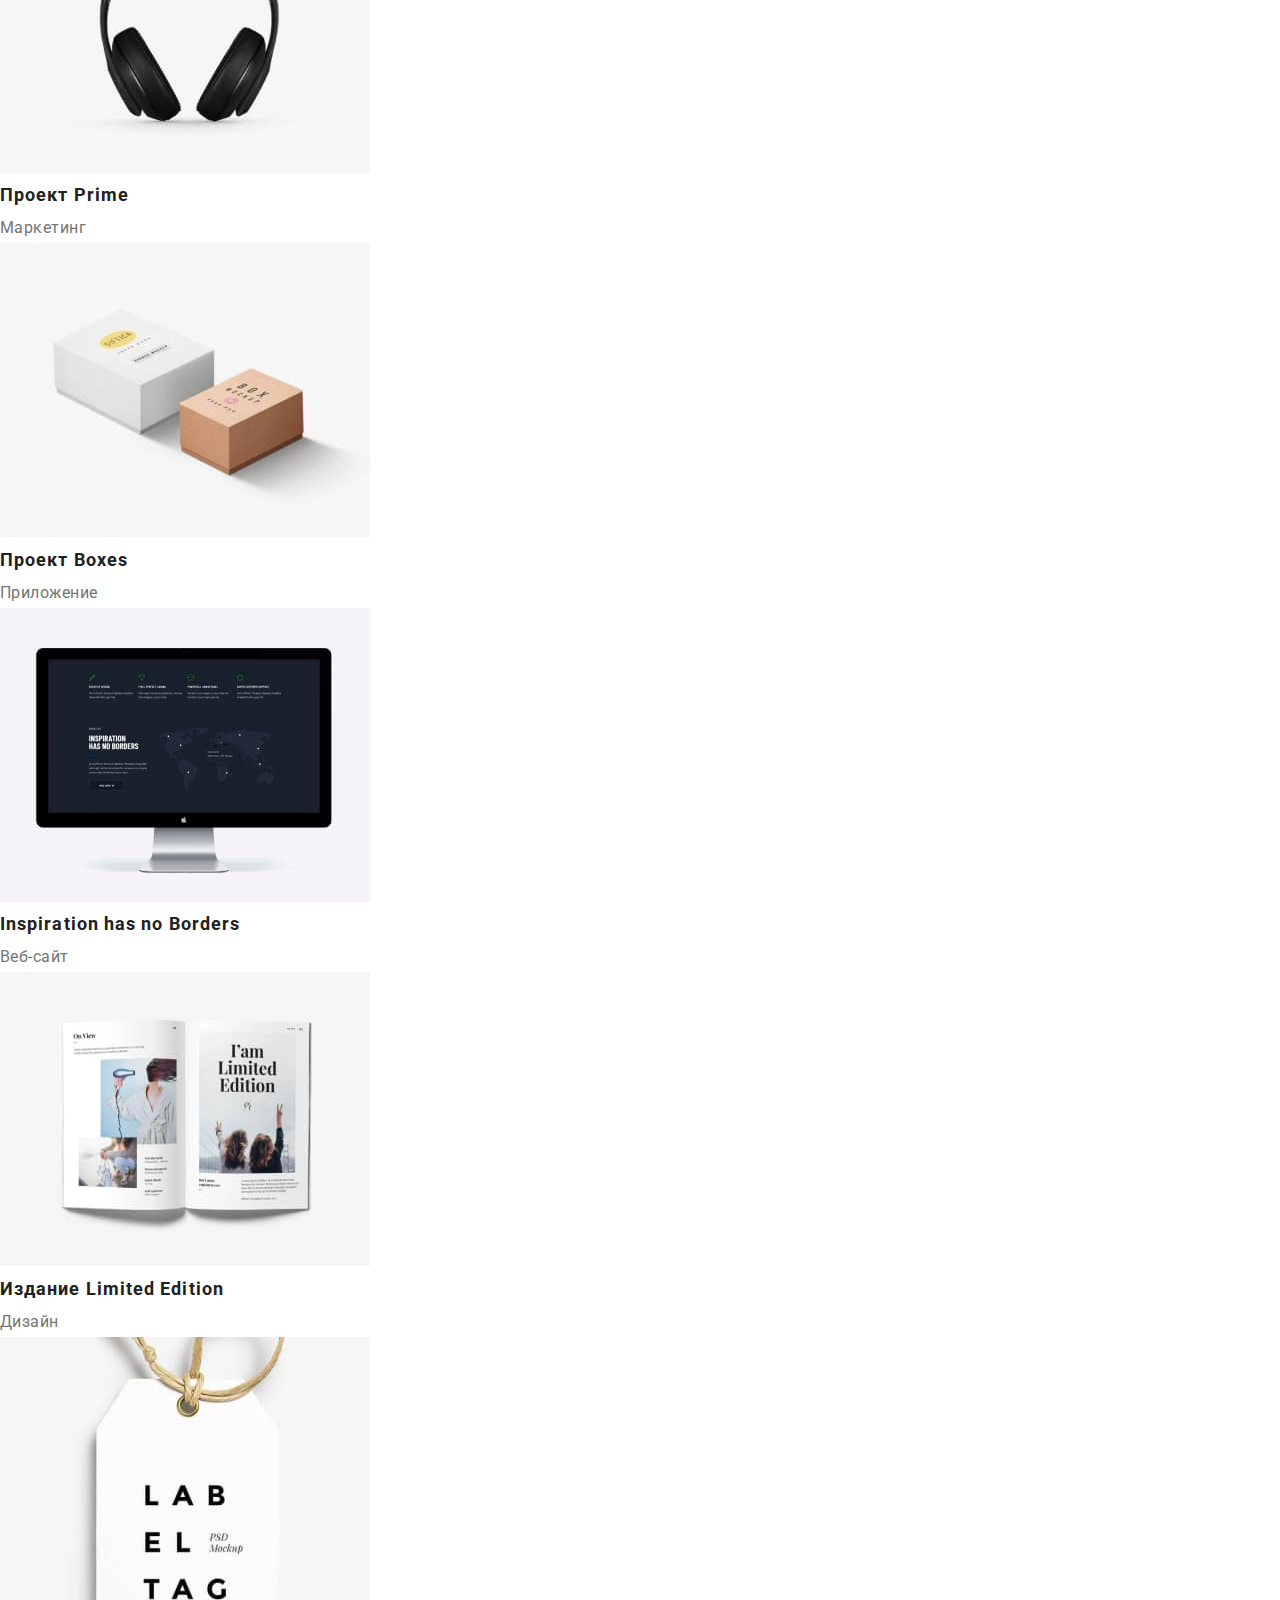
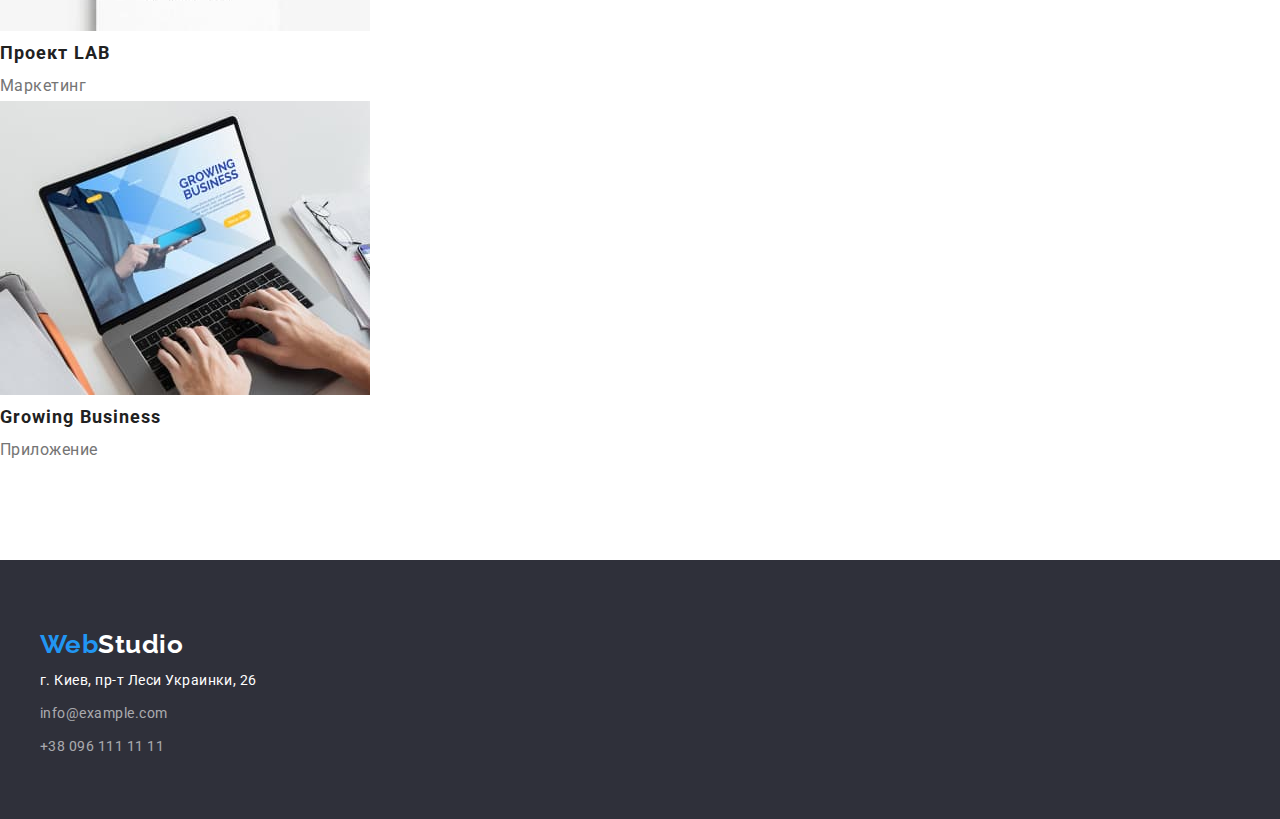
==== commit 6c892954: "header+footer ok" ====
--- a/portfolio.html
+++ b/portfolio.html
@@ -16,18 +16,20 @@
 <body>
 
     <header>
-        <nav>
-            <a class="logo" href="./">Web<span class="logo-black">Studio</span></a>
-            <ul class="main-nav">
-                <li><a href="./index.html">Студия</a></li>
-                <li><a class="link current" href="./portfolio.html">Портфолио</a></li>
-                <li><a href="">Контакты</a></li>
+        <div class="container page-header">
+            <nav>
+                <a class="logo" href="./">Web<span class="logo-black">Studio</span></a>
+                <ul class="main-nav">
+                    <li><a class=" header-item" href="./index.html">Студия</a></li>
+                    <li><a class=" link current header-item" href="./portfolio.html">Портфолио</a></li>
+                    <li><a class=" header-item" href="">Контакты</a></li>
+                </ul>
+            </nav>
+            <ul class="main-address">
+                <li><a class=" header-item" href="info@devstudio.com">info@devstudio.com</a></li>
+                <li><a class=" header-item" href="+380961111111">+38 096 111 11 11</a></li>
             </ul>
-        </nav>
-        <ul class="main-address">
-            <li><a href="info@devstudio.com">info@devstudio.com</a></li>
-            <li><a href="+380961111111">+38 096 111 11 11</a></li>
-        </ul>
+        </div>
     </header>
 
     <main>
@@ -56,16 +58,19 @@
     </main>
 
     <footer>
-        <a class="logo" href="./">Web<span class="logo-white">Studio</span></a>
-        <address>
-            <ul>
-                <li><a class="footer-address" href="https://bit.ly/3pXMvUd" target="_blank" rel="noopener noreferrer">г. Киев,
-                        пр-т
-                        Леси Украинки, 26</a> </li>
-                <li><a class="footer-link" href="mailto:info@devstudio.com">info@example.com</a> </li>
-                <li><a class="footer-tel" href="tel:+380961111111">+38 096 111 11 11</a> </li>
-            </ul>
-        </address>
+        <div class="container">
+            <a class="logo" href="./">Web<span class="logo-white">Studio</span></a>
+            <address>
+                <ul>
+                    <li><a class="footer-address" href="https://bit.ly/3pXMvUd" target="_blank" rel="noopener noreferrer">г.
+                            Киев,
+                            пр-т
+                            Леси Украинки, 26</a> </li>
+                    <li><a class="footer-link" href="mailto:info@devstudio.com">info@example.com</a> </li>
+                    <li><a class="footer-tel" href="tel:+380961111111">+38 096 111 11 11</a> </li>
+                </ul>
+            </address>
+        </div>
     </footer>
 
 </body>
--- a/css/styles.css
+++ b/css/styles.css
@@ -62,19 +62,23 @@
     text-align: center;
 }
 
-header,
-nav,
-ul,
-li,
-p {
+h1,
+h2,
+h3,
+h4,
+h5,
+h6,
+p,
+ul {
     margin: 0;
     padding: 0;
     list-style: none;    
 }
 
 header{
-    border-bottom: 80px;
-    border-color: var(--border-color);
+    border-bottom-width: 1px;
+    border-bottom-style: solid;
+    border-bottom-color: var(--border-color);
 }
 
 .logo {
@@ -84,8 +88,6 @@
     line-height: 1.9;
     color: var(--accent-color);
     text-decoration: none;
-    margin-left: 15px;
-    margin-right: 93px;
 }
 
 .logo-black {
@@ -106,13 +108,15 @@
 .container.page-header {
     display: flex;
     align-items: center;
-    padding: 0;
-    margin: 0;
 }
 
 .main-nav li + li,
 .main-address li + li {
     margin-left: 50px;
+}
+
+.main-nav {
+    margin-left: 93px;
 }
 
 .main-address {
@@ -178,30 +182,12 @@
     background-color: var(--buttom-bg-hover-color);
 }
 
-button.button-filter {
-    background-color: var(--team-background-color);
-    color: var(--main-headers-color);
-    font-weight: 500;
-    font-size: 16px;
-    line-height: 1.63;
-    letter-spacing: 0.03em;
-    padding: 6px 22px;
-}
-
-button.button-filter:hover,
-button.button-filter:focus,
-button.button-filter:active {
-    background-color: var(--accent-color);
-    color: var(--accent-white-color);
-}
-
 .section-title {
     font-weight: 700;
     font-size: 36px;
     line-height: 1.17;
     text-align: center;
     color: var(--main-headers-color);
-    margin-top: 0;
     margin-bottom: 50px;
 }
 
@@ -211,7 +197,6 @@
     line-height: 1.14;
     text-transform: uppercase;
     color: var(--main-headers-color);
-    margin-top: 0;
     margin-bottom: 10px;
 }
 
@@ -219,8 +204,6 @@
     font-size: 14px;
     line-height: 1.71;
     color: var(--main-text-color);
-    /* margin-top: 0;
-    margin-bottom: 0; */
 }
 
 .team-member-name {
@@ -245,27 +228,16 @@
     background-color: var(--team-background-color);
 }
 
-.samples a {
-    text-decoration: none;
-}
-
-.samples h2 {
-    font-weight: 700;
-    font-size: 18px;
-    line-height: 2;  
-    letter-spacing: 0.06em;
-    color: var(--main-headers-color);
-}
-
-.samples p {
-    font-size: 16px;
-    line-height: 1.88;
-    letter-spacing: 0.03em;
-    color: var(--main-text-color);
-}
-
 footer {
     background-color: var(--footer-background-color);
+}
+
+footer > .container {
+    padding: 60px 0;
+}
+
+address li + li {
+    margin-top: 9px;
 }
 
 .footer-address {
@@ -293,3 +265,41 @@
 .footer-tel:focus {
     color: var(--accent-color);
 }
+
+/* --- portfolio page --- */
+
+button.button-filter {
+    background-color: var(--team-background-color);
+    color: var(--main-headers-color);
+    font-weight: 500;
+    font-size: 16px;
+    line-height: 1.63;
+    letter-spacing: 0.03em;
+    padding: 6px 22px;
+}
+
+button.button-filter:hover,
+button.button-filter:focus,
+button.button-filter:active {
+    background-color: var(--accent-color);
+    color: var(--accent-white-color);
+}
+
+.samples a {
+    text-decoration: none;
+}
+
+.samples h2 {
+    font-weight: 700;
+    font-size: 18px;
+    line-height: 2;  
+    letter-spacing: 0.06em;
+    color: var(--main-headers-color);
+}
+
+.samples p {
+    font-size: 16px;
+    line-height: 1.88;
+    letter-spacing: 0.03em;
+    color: var(--main-text-color);
+}
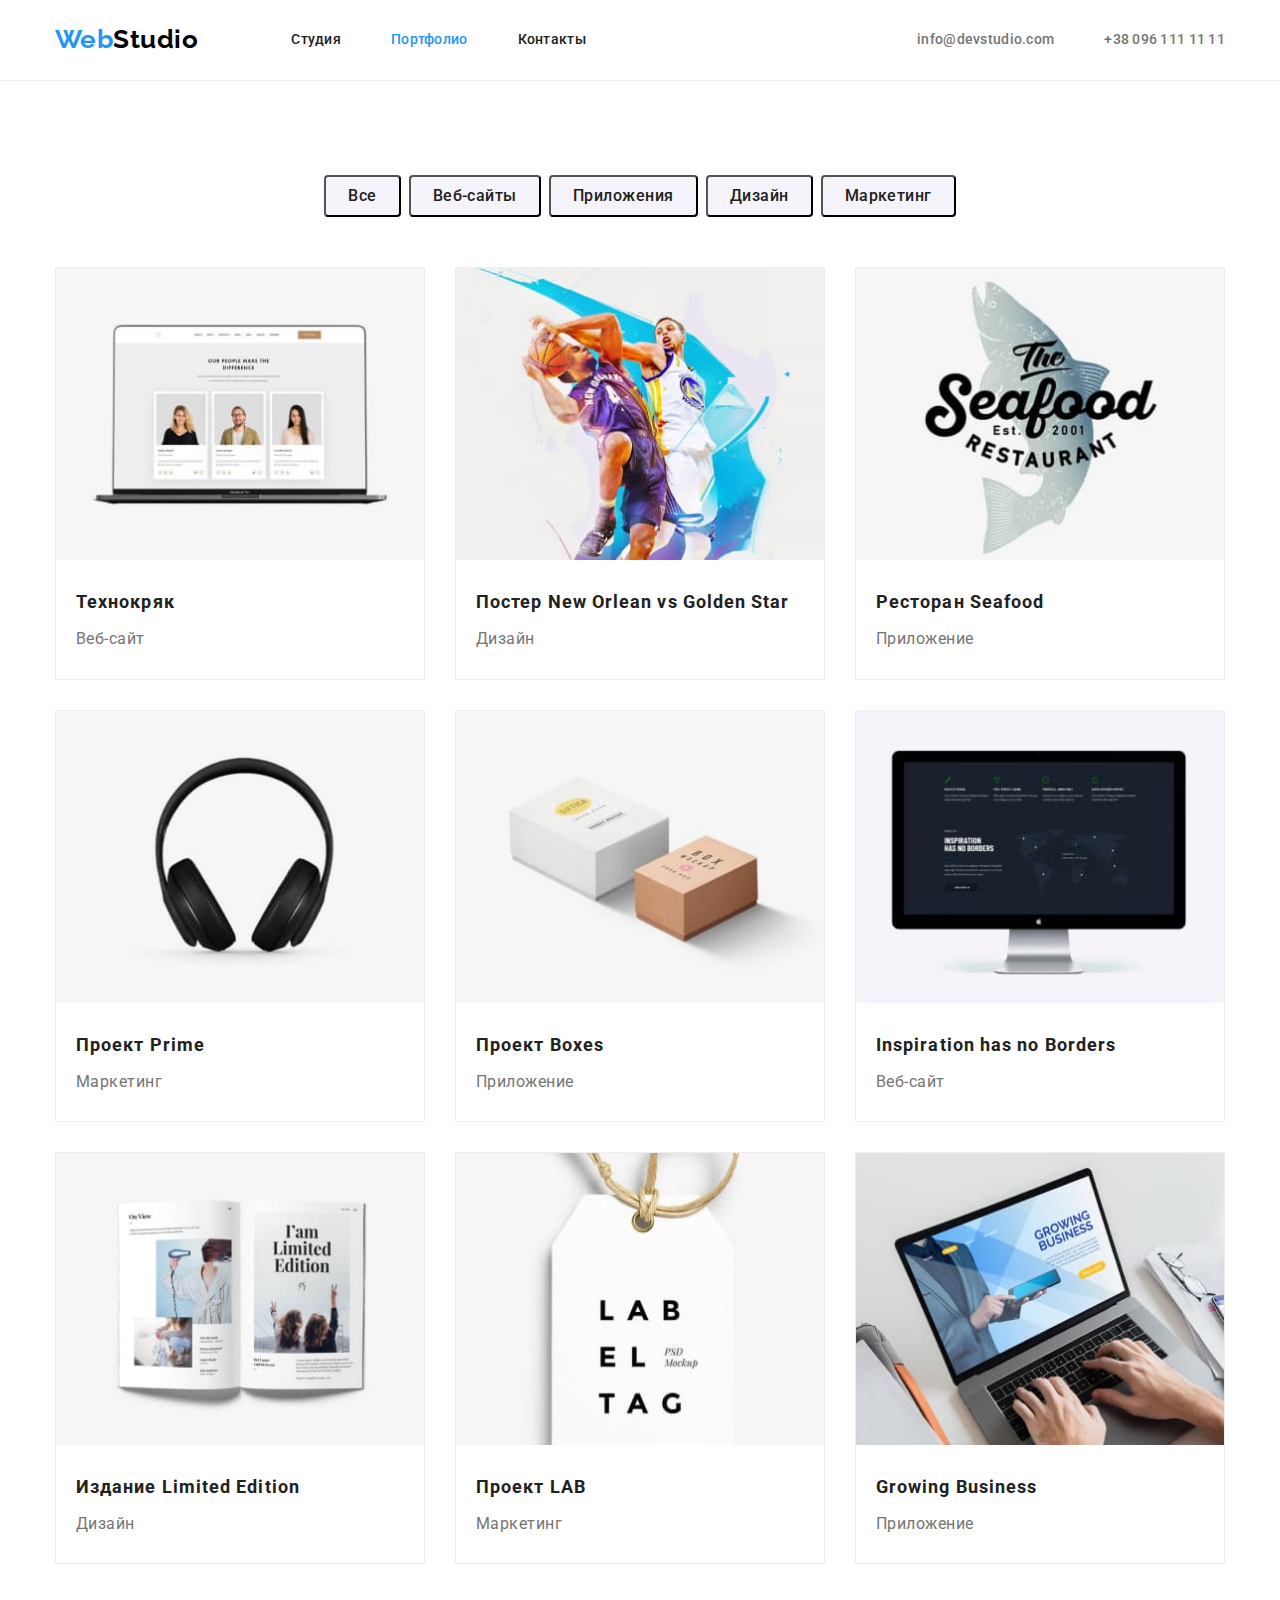
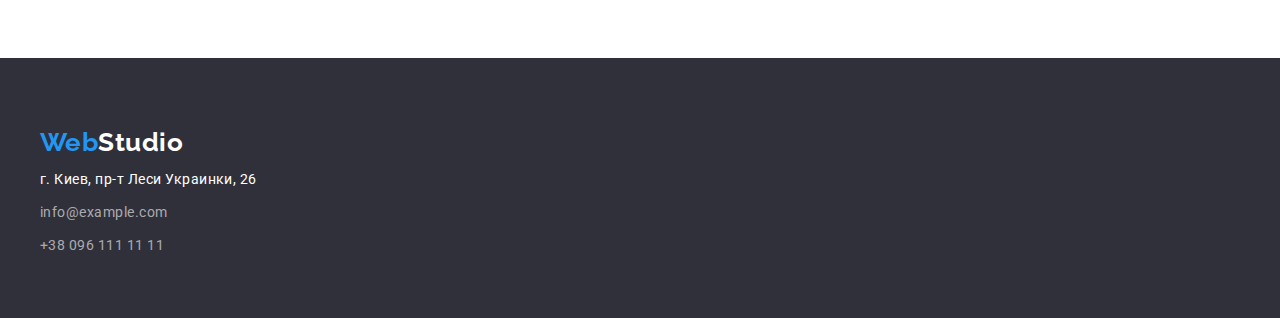
==== commit 84ed4728: "portfolio done" ====
--- a/portfolio.html
+++ b/portfolio.html
@@ -33,26 +33,72 @@
     </header>
 
     <main>
-        <section class="section">
-            <h1 hidden>Наші роботи</h1>
-            <Ul class="filter">
-                <li> <button class="button-filter" type="button">Все</button></li>
-                <li> <button class="button-filter" type="button">Веб-сайты</button></li>
-                <li> <button class="button-filter" type="button">Приложения</button></li>
-                <li> <button class="button-filter" type="button">Дизайн</button></li>
-                <li> <button class="button-filter" type="button">Маркетинг</button></li>
-            </Ul>
-            <ul class="samples">
-                <li><a href=""><img src="./images/technocrack-opt.jpg" alt="Технокряк" width="370"> <h2>Технокряк</h2> <p>Веб-сайт</p></a></li>
-                <li><a href=""><img src="./images/poster-opt.jpg" alt="Постер New Orlean vs Golden Star" width="370"> <h2>Постер New Orlean vs Golden Star</h2> <p>Дизайн</p></a></li>
-                <li><a href=""><img src="./images/restaurant-opt.jpg" alt="Ресторан Seafood" width="370"> <h2>Ресторан Seafood</h2> <p>Приложение</p></a></li>
-                <li><a href=""><img src="./images/prime-opt.jpg" alt="Проект Prime" width="370"> <h2>Проект Prime</h2> <p>Маркетинг</p></a></li>
-                <li><a href=""><img src="./images/boxes-opt.jpg" alt="Проект Boxes" width="370"> <h2>Проект Boxes</h2> <p>Приложение</p></a></li>
-                <li><a href=""><img src="./images/noborders-opt.jpg" alt="Inspiration has no Borders" width="370"> <h2>Inspiration has no Borders</h2> <p>Веб-сайт</p></a></li>
-                <li><a href=""><img src="./images/limitededition-opt.jpg" alt="Издание Limited Edition" width="370"> <h2>Издание Limited Edition</h2> <p>Дизайн</p></a></li>
-                <li><a href=""><img src="./images/lab-opt.jpg" alt="Проект LAB" width="370"> <h2>Проект LAB</h2> <p>Маркетинг</p></a></li>
-                <li><a href=""><img src="./images/growing-opt.jpg" alt="Growing Business" width="370"> <h2>Growing Business</h2> <p>Приложение</p></a></li>
-            </ul>
+        <section class="section portfolio">
+            <div class="container">
+                <h1 hidden>Наші роботи</h1>
+                <Ul class="filter">
+                    <li> <button class="button-filter" type="button">Все</button></li>
+                    <li> <button class="button-filter" type="button">Веб-сайты</button></li>
+                    <li> <button class="button-filter" type="button">Приложения</button></li>
+                    <li> <button class="button-filter" type="button">Дизайн</button></li>
+                    <li> <button class="button-filter" type="button">Маркетинг</button></li>
+                </Ul>
+                <ul class="samples">
+                    <li><a href=""><img src="./images/technocrack-opt.jpg" alt="Технокряк" width="370">
+                            <div class="description">
+                                <h2>Технокряк</h2>
+                                <p>Веб-сайт</p>
+                            </div>
+                        </a></li>
+                    <li><a href=""><img src="./images/poster-opt.jpg" alt="Постер New Orlean vs Golden Star" width="370">
+                            <div class="description">
+                                <h2>Постер New Orlean vs Golden Star</h2>
+                                <p>Дизайн</p>
+                            </div>
+                        </a></li>
+                    <li><a href=""><img src="./images/restaurant-opt.jpg" alt="Ресторан Seafood" width="370">
+                            <div class="description">
+                                <h2>Ресторан Seafood</h2>
+                                <p>Приложение</p>
+                            </div>
+                        </a></li>
+                    <li><a href=""><img src="./images/prime-opt.jpg" alt="Проект Prime" width="370">
+                            <div class="description">
+                                <h2>Проект Prime</h2>
+                                <p>Маркетинг</p>
+                            </div>
+                        </a></li>
+                    <li><a href=""><img src="./images/boxes-opt.jpg" alt="Проект Boxes" width="370">
+                            <div class="description">
+                                <h2>Проект Boxes</h2>
+                                <p>Приложение</p>
+                            </div>
+                        </a></li>
+                    <li><a href=""><img src="./images/noborders-opt.jpg" alt="Inspiration has no Borders" width="370">
+                            <div class="description">
+                                <h2>Inspiration has no Borders</h2>
+                                <p>Веб-сайт</p>
+                            </div>
+                        </a></li>
+                    <li><a href=""><img src="./images/limitededition-opt.jpg" alt="Издание Limited Edition" width="370">
+                            <div class="description">
+                                <h2>Издание Limited Edition</h2>
+                                <p>Дизайн</p>
+                            </div>
+                        </a></li>
+                    <li><a href=""><img src="./images/lab-opt.jpg" alt="Проект LAB" width="370">
+                            <div class="description">
+                                <h2>Проект LAB</h2>
+                                <p>Маркетинг</p>
+                            </div>
+                        </a></li>
+                    <li><a href=""><img src="./images/growing-opt.jpg" alt="Growing Business" width="370">
+                            <div class="description"><h2>Growing Business</h2>
+                            <p>Приложение</p>
+                        </div>
+                        </a></li>
+                </ul>
+            </div>
         </section>
 
     </main>
--- a/css/styles.css
+++ b/css/styles.css
@@ -10,6 +10,7 @@
     --team-background-color: #F5F4FA;
     --buttom-bg-hover-color: #188CE8;
     --border-color: #ECECEC;
+    --samples-border-color: #EEEEEE;
 }
 
 html {
@@ -62,6 +63,12 @@
     text-align: center;
 }
 
+img {
+    display: block;
+    max-width: 100%;
+    height: auto;
+}
+
 h1,
 h2,
 h3,
@@ -120,7 +127,7 @@
 }
 
 .main-address {
-    margin-left: 331px;
+    margin-left: auto;
 }
 
 .main-nav a,
@@ -228,6 +235,14 @@
     background-color: var(--team-background-color);
 }
 
+.feature-list,
+.work,
+.team-list,
+.filter,
+.samples {
+    display: flex;
+}
+
 footer {
     background-color: var(--footer-background-color);
 }
@@ -285,6 +300,19 @@
     color: var(--accent-white-color);
 }
 
+.filter {
+    margin-bottom: 50px;
+    justify-content: center;
+}
+
+.filter li + li {
+    margin-left: 8px;
+}
+
+.samples {
+    flex-wrap: wrap;
+}
+
 .samples a {
     text-decoration: none;
 }
@@ -295,6 +323,7 @@
     line-height: 2;  
     letter-spacing: 0.06em;
     color: var(--main-headers-color);
+    margin-bottom: 4px;
 }
 
 .samples p {
@@ -303,3 +332,24 @@
     letter-spacing: 0.03em;
     color: var(--main-text-color);
 }
+
+.samples li {
+    width: 370px;
+    margin-right: 30px;
+    margin-bottom: 30px;
+    border-width: 1px;
+    border-style: solid;
+    border-color: var(--samples-border-color);
+}
+
+.samples li:nth-child(3n) {
+    margin-right: 0;
+}
+
+.samples li:nth-last-child(-n +3) {
+    margin-bottom: 0;
+}
+
+.description {
+    padding: 24px 20px;
+}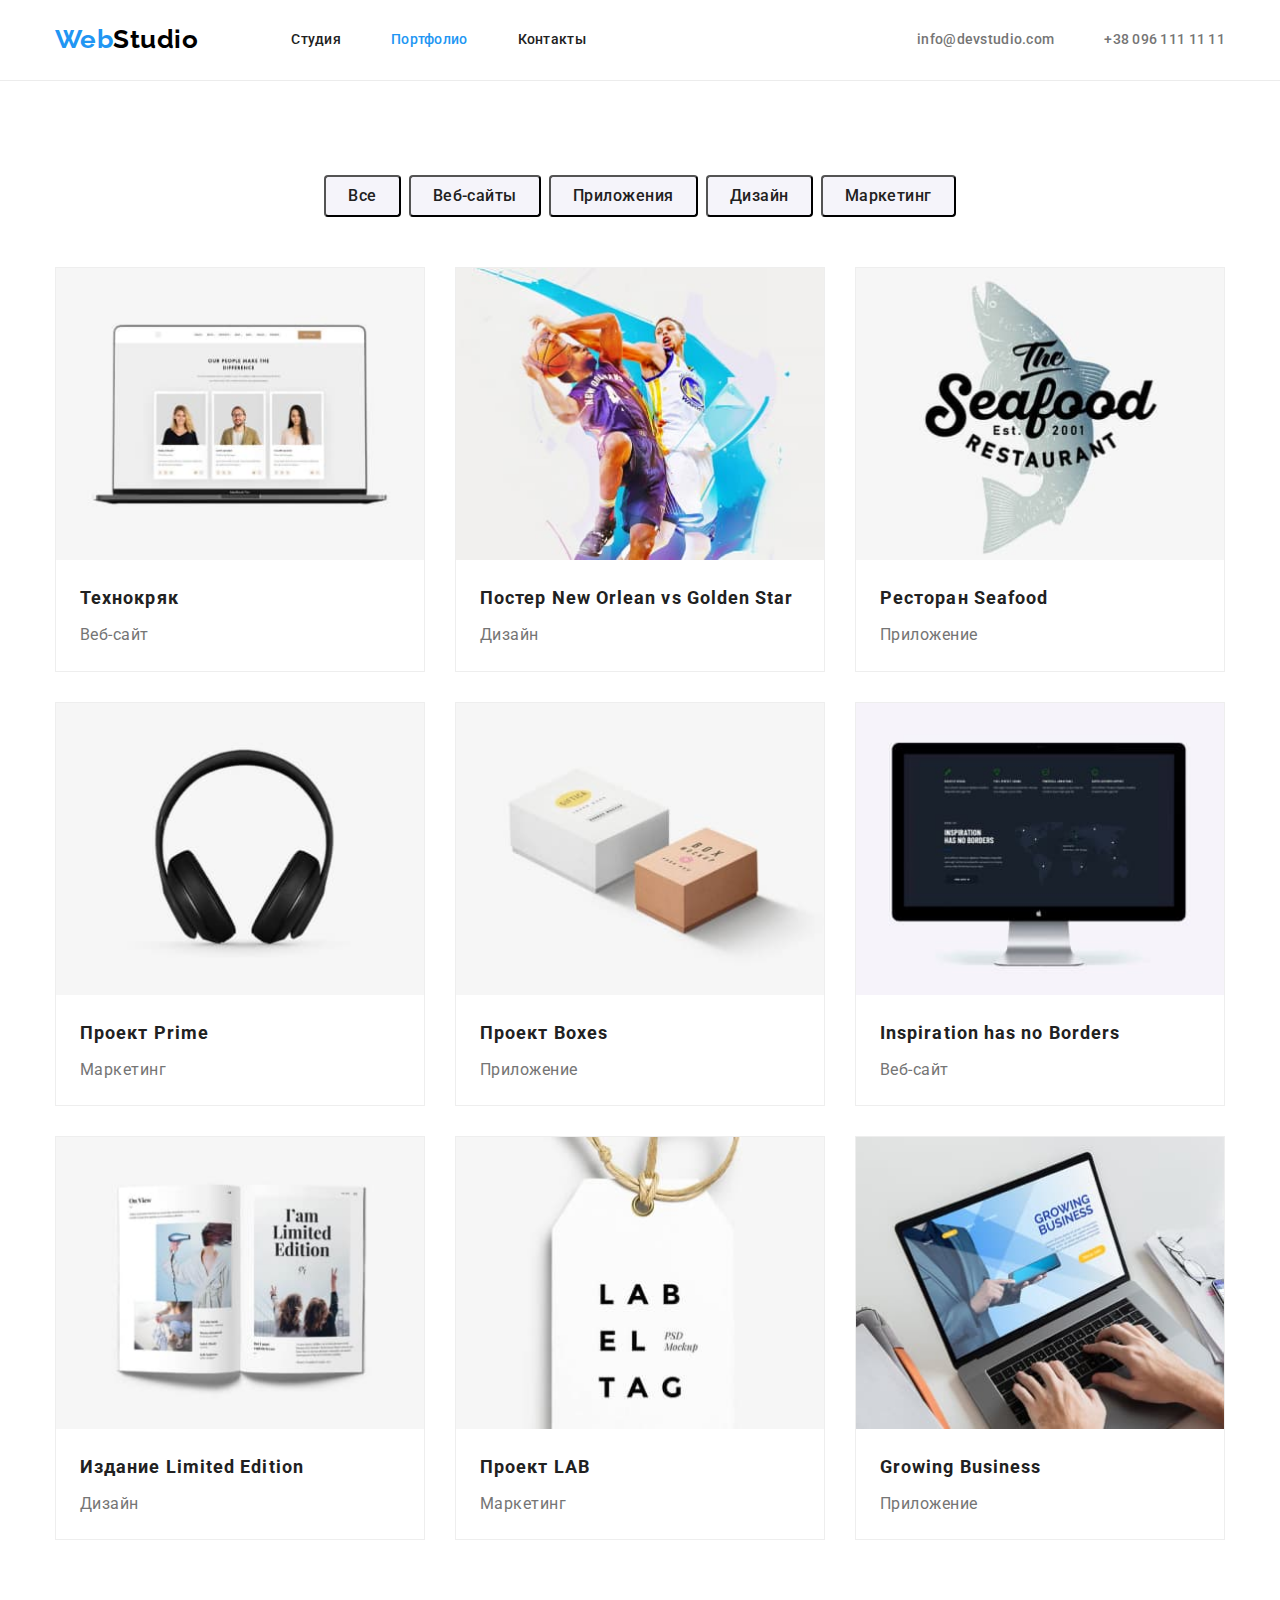
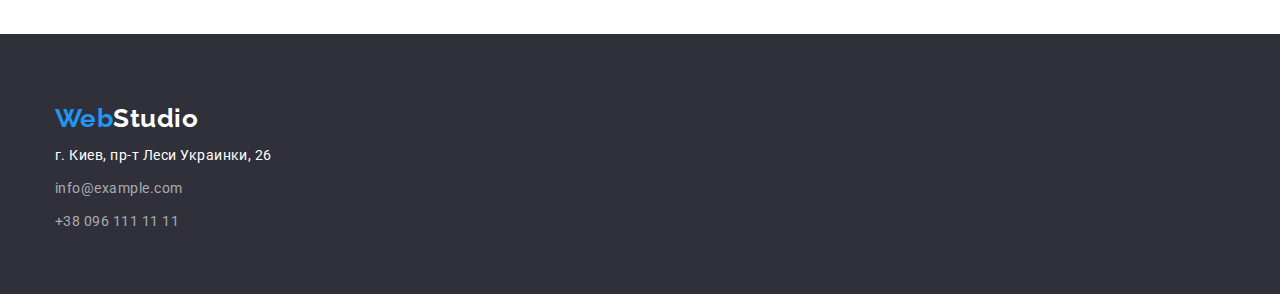
==== commit 242a85de: "refinement" ====
--- a/portfolio.html
+++ b/portfolio.html
@@ -103,7 +103,7 @@
 
     </main>
 
-    <footer>
+    <footer class="footer">
         <div class="container">
             <a class="logo" href="./">Web<span class="logo-white">Studio</span></a>
             <address>
--- a/css/styles.css
+++ b/css/styles.css
@@ -231,6 +231,10 @@
     background-color: var(--feature-background-color);
 }
 
+.section-work {
+    padding-top: 0;
+}
+
 .section-team {
     background-color: var(--team-background-color);
 }
@@ -243,12 +247,50 @@
     display: flex;
 }
 
-footer {
+.feature-list li,
+.team-list li {
+    width: 270px;
+}
+
+.feature-list li + li,
+.team-list li + li {
+    margin-left: 30px;
+}
+
+.section-work li {
+    width: 370px;
+}
+
+.section-work li + li {
+    margin-left: 30px;
+}
+
+.team-member {
+    padding-top: 30px;
+    padding-bottom: 30px;
+    text-align: center;
+}
+
+.team-list h3 {
+    margin-bottom: 10px;
+}
+
+/* .team-list img {
+    margin-bottom: 30px;
+}
+
+.team-list p {
+    margin-bottom: 30px;
+}
+
+.team-list h3,
+.team-list p {
+} */
+
+.footer {
     background-color: var(--footer-background-color);
-}
-
-footer > .container {
-    padding: 60px 0;
+    padding-top: 60px;
+    padding-bottom: 60px;
 }
 
 address li + li {
@@ -351,5 +393,5 @@
 }
 
 .description {
-    padding: 24px 20px;
+    padding: 20px 24px;
 }